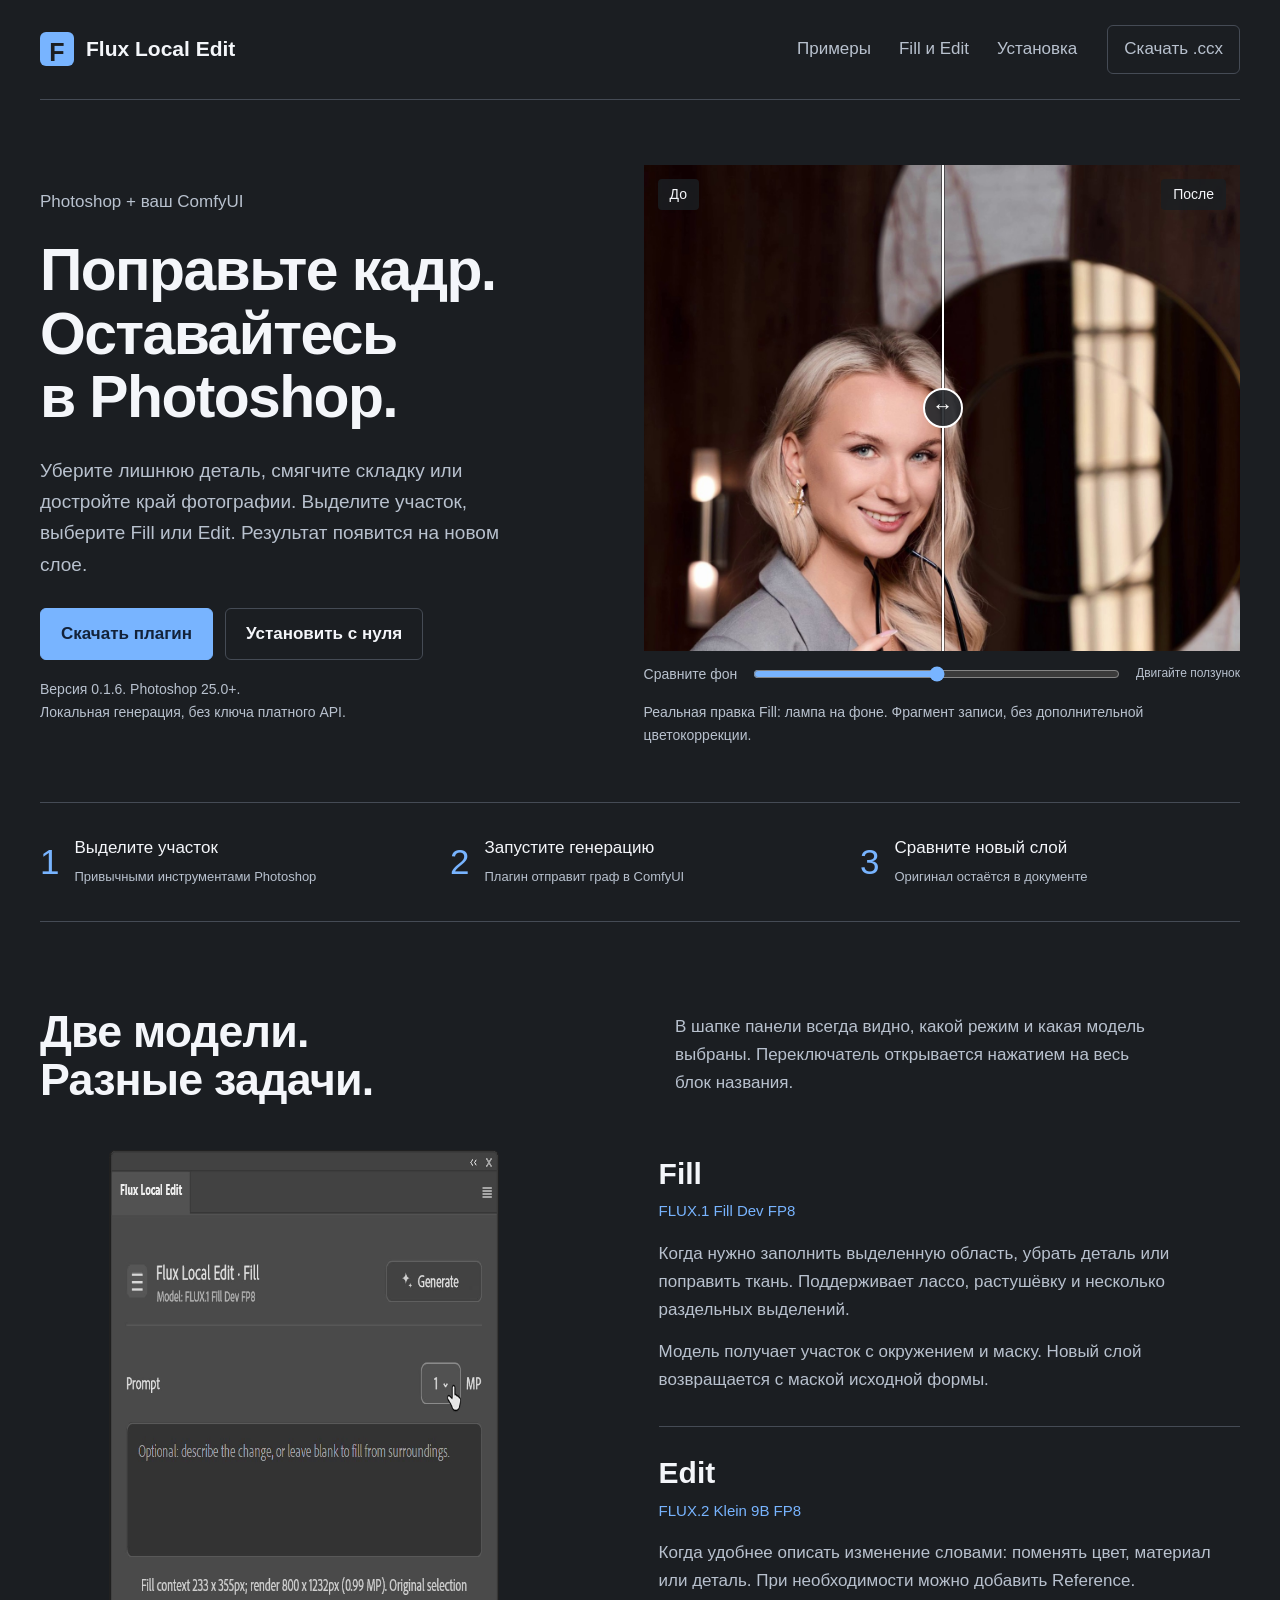
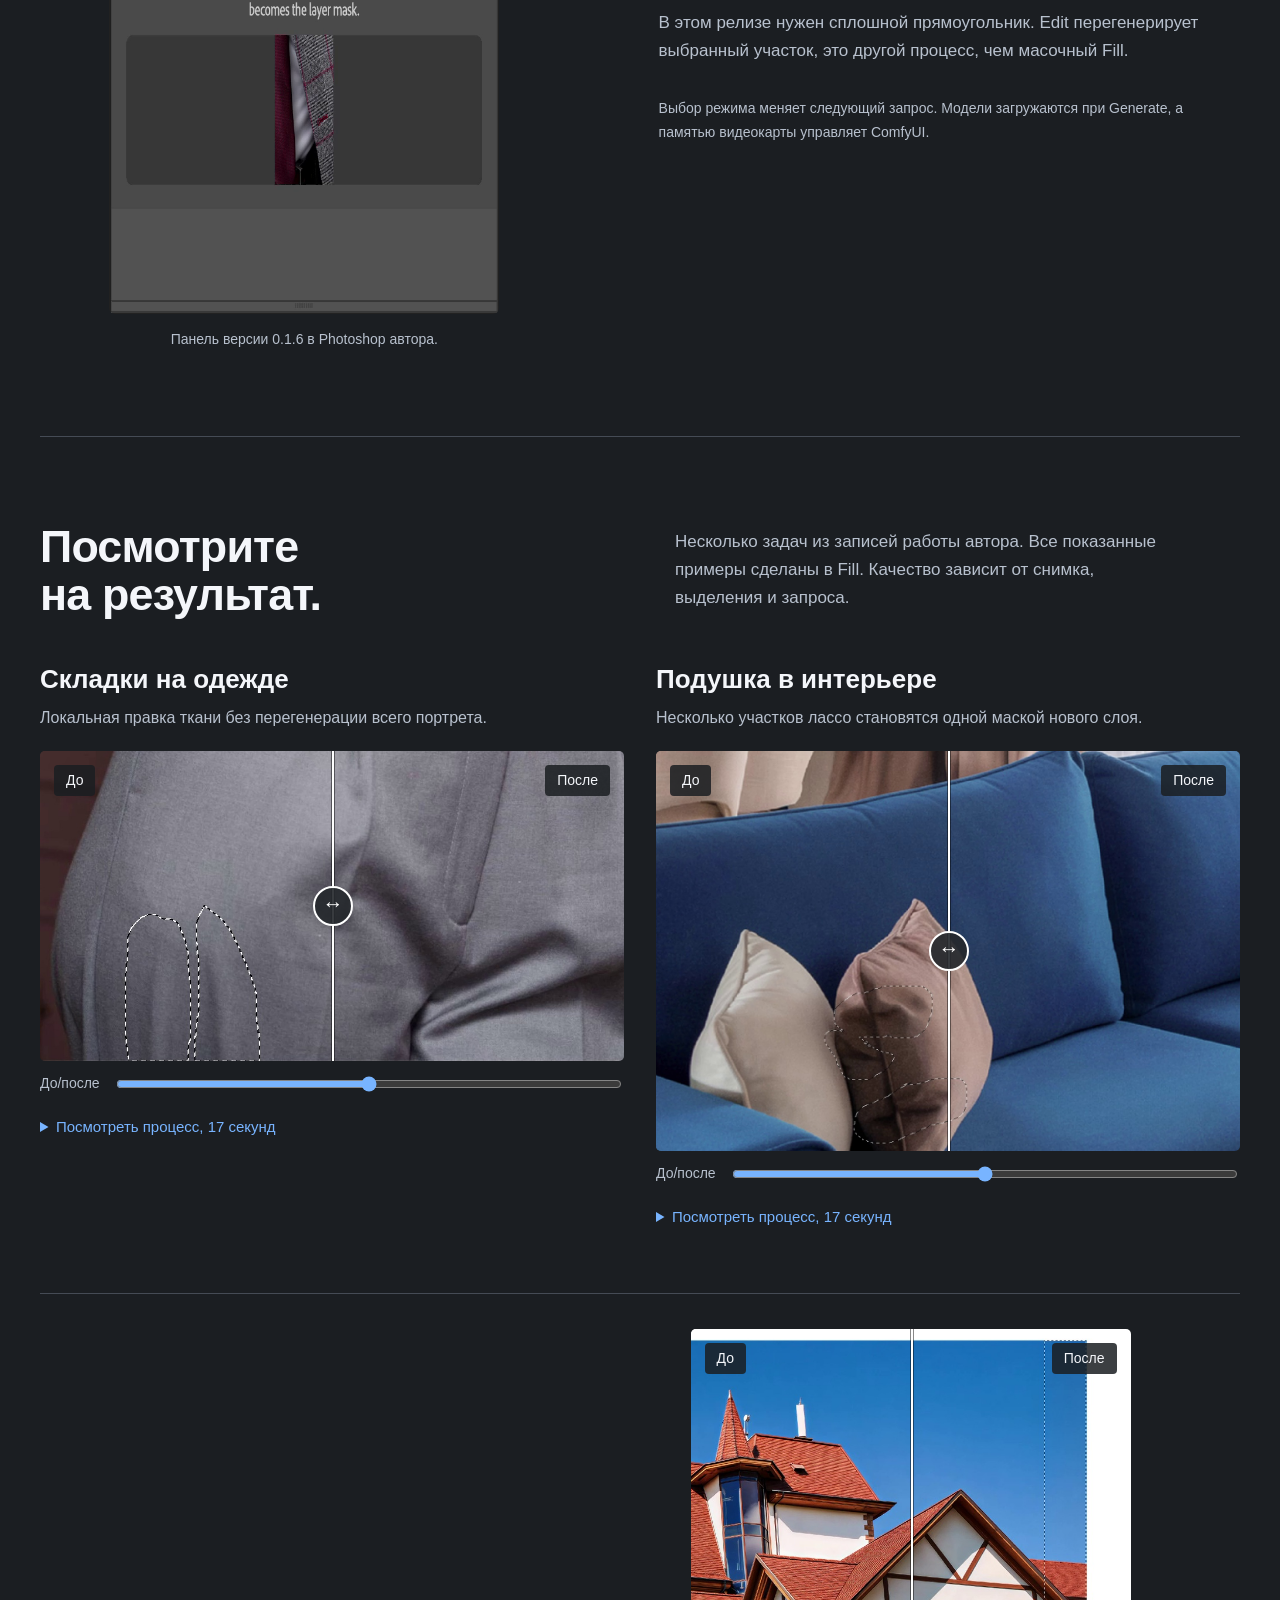
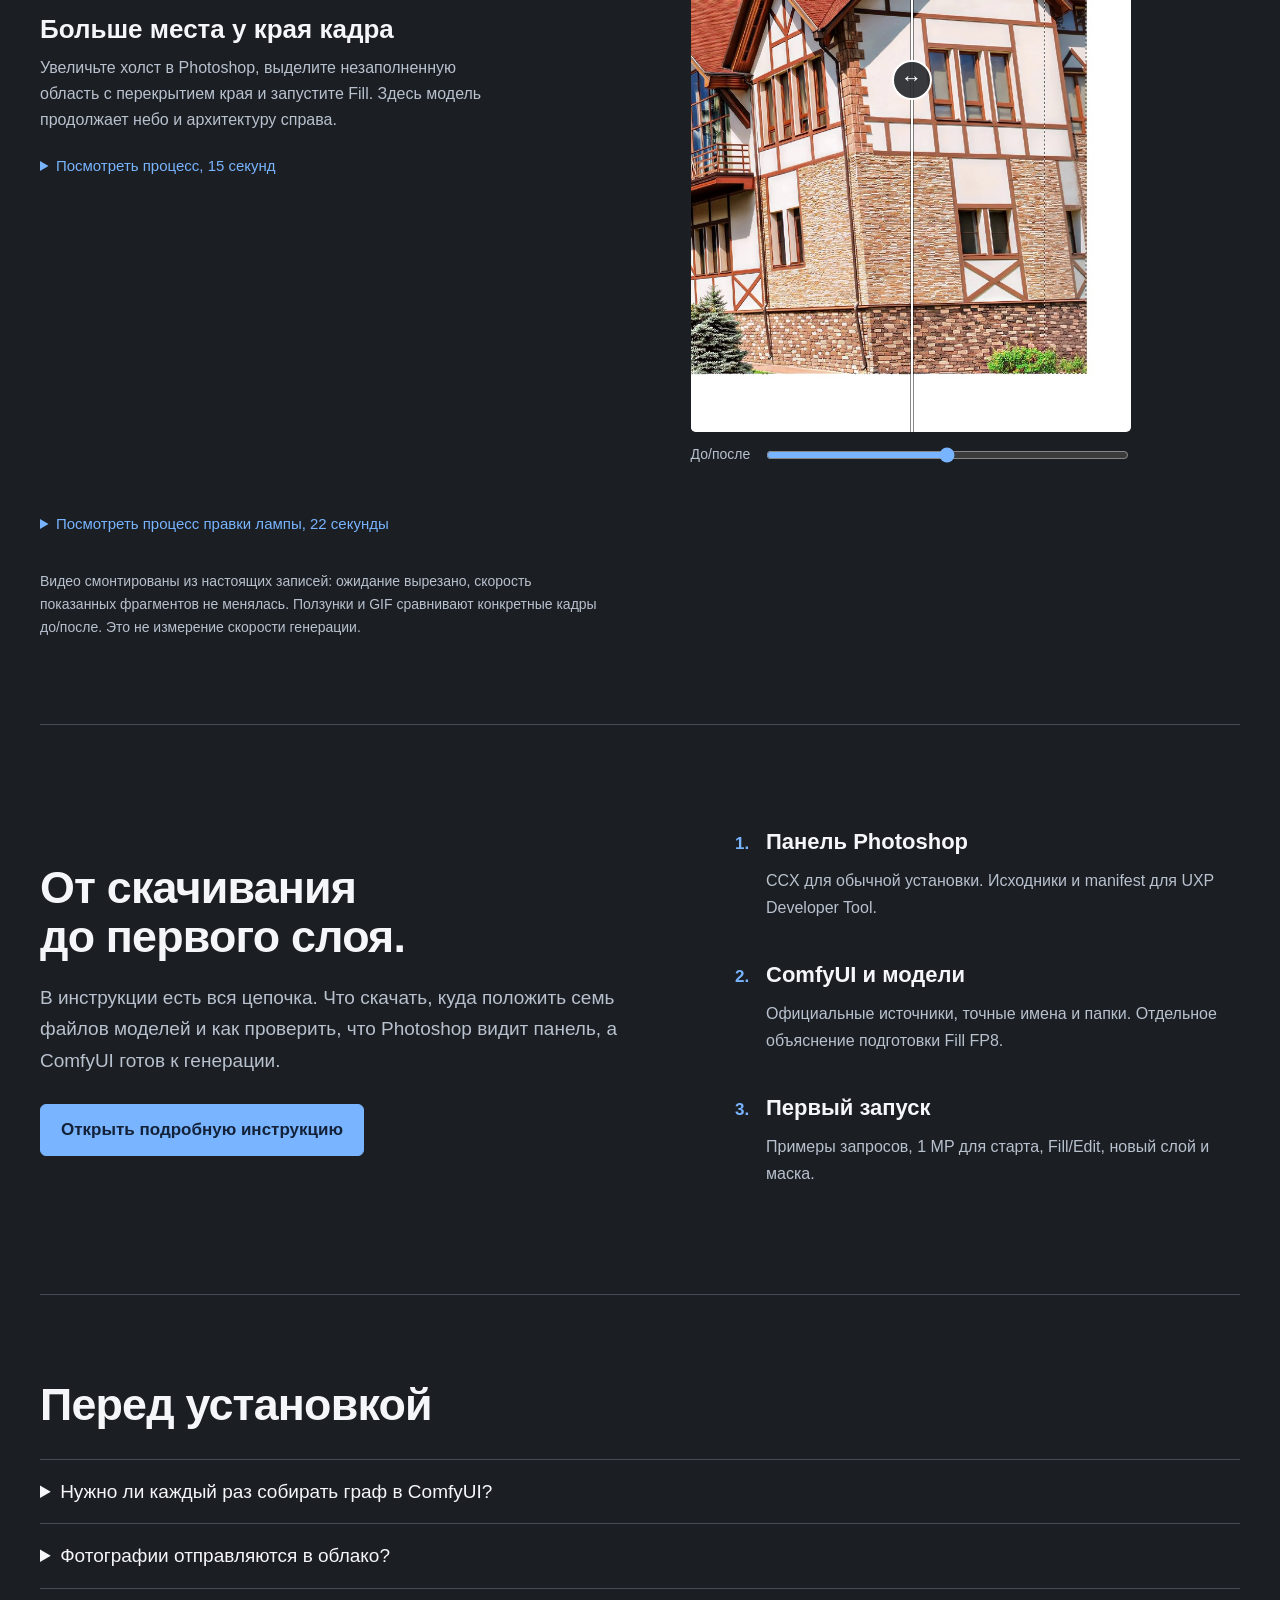
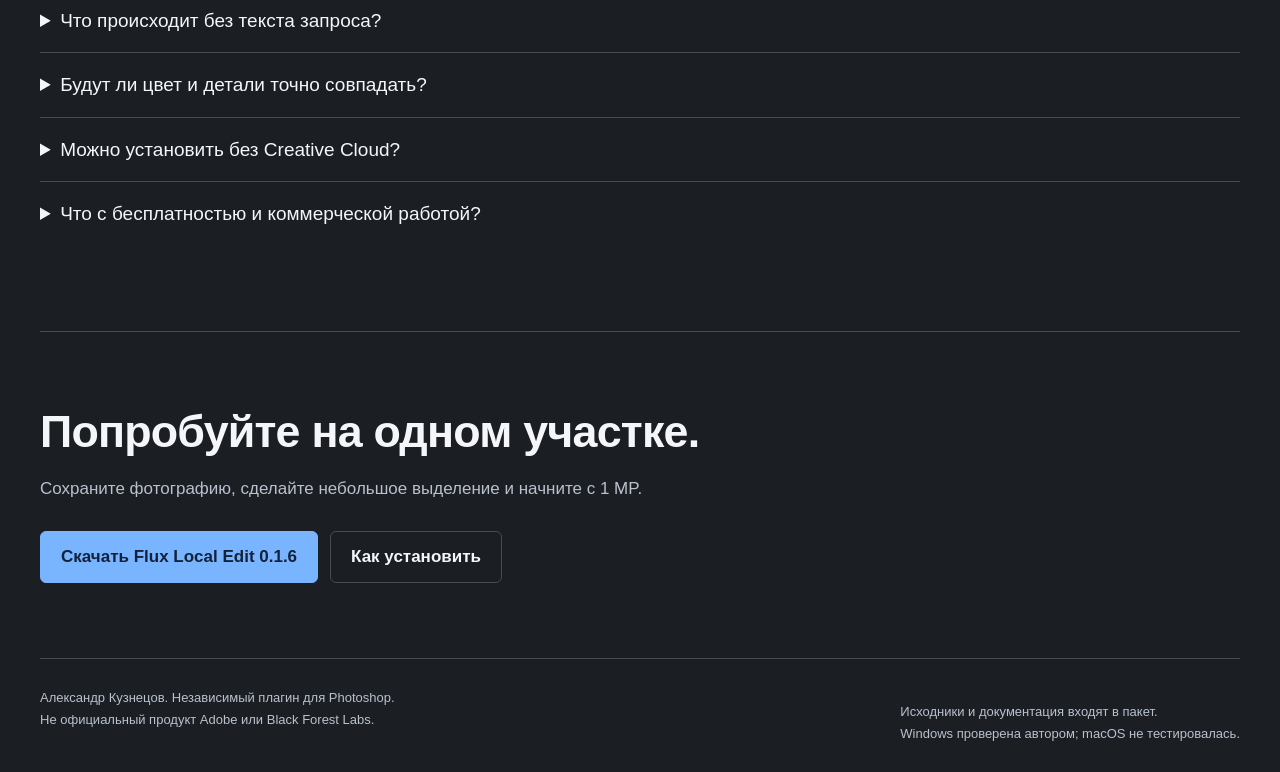
==== docs/index.html @ 0c8c7eef "Publish Flux Local Edit 0.1.6 with CCX, demos and installation guides" ====
<!doctype html>
<html lang="ru">
<head>
  <meta charset="utf-8">
  <meta name="viewport" content="width=device-width, initial-scale=1">
  <title>Flux Local Edit | Локальная ретушь в Photoshop</title>
  <meta name="description" content="Fill и Edit через локальный ComfyUI прямо в Photoshop. Реальные демонстрации, скачивание CCX и подробная установка моделей.">
  <meta property="og:title" content="Flux Local Edit: локальная ретушь в Photoshop">
  <meta property="og:description" content="Выделите участок. Получите результат на новом слое. Fill и Edit в одной панели.">
  <meta property="og:image" content="assets/images/lamps-comparison.jpg">
  <meta name="theme-color" content="#25282d">
  <link rel="stylesheet" href="assets/site.css">
  <script src="assets/site.js" defer></script>
</head>
<body>
  <a class="skip" href="#main">Перейти к содержимому</a>
  <header class="site-header wrap">
    <a class="brand" href="index.html"><span class="brand-mark" aria-hidden="true">F</span>Flux Local Edit</a>
    <nav aria-label="Главная навигация"><a href="#examples">Примеры</a><a href="#modes">Fill и Edit</a><a href="installation.html">Установка</a></nav>
    <a class="small-download" href="../ccx/com.local.photoshop.flux-local-edit_PS.ccx" download>Скачать .ccx</a>
  </header>
  <main id="main">
    <section class="hero wrap">
      <div class="hero-copy">
        <p class="product-line">Photoshop + ваш ComfyUI</p>
        <h1>Поправьте кадр.<br>Оставайтесь<br>в Photoshop.</h1>
        <p class="lead">Уберите лишнюю деталь, смягчите складку или достройте край фотографии. Выделите участок, выберите Fill или Edit. Результат появится на новом слое.</p>
        <div class="cta-row"><a class="button primary" href="../ccx/com.local.photoshop.flux-local-edit_PS.ccx" download>Скачать плагин</a><a class="button" href="installation.html">Установить с нуля</a></div>
        <p class="requirements">Версия 0.1.6. Photoshop 25.0+.<br>Локальная генерация, без ключа платного API.</p>
      </div>
      <figure class="hero-demo">
        <div class="comparison" data-comparison style="--position:50%">
          <img src="assets/images/lamps-after.jpg" alt="Фотография после локальной правки фоновой лампы" width="1400" height="1141" fetchpriority="high">
          <img class="before-layer" src="assets/images/lamps-before.jpg" alt="Тот же кадр до правки" width="1400" height="1141">
          <span class="compare-label before-label">До</span><span class="compare-label after-label">После</span><span class="split-line" aria-hidden="true"></span>
        </div>
        <label class="slider-label">Сравните фон <input type="range" min="0" max="100" value="50" data-slider aria-label="Доля исходного изображения: фон"><span>Двигайте ползунок</span></label>
        <figcaption>Реальная правка Fill: лампа на фоне. Фрагмент записи, без дополнительной цветокоррекции.</figcaption>
      </figure>
    </section>
    <section class="workflow-strip wrap" aria-label="Как работает плагин">
      <div><span class="step-number">1</span><p>Выделите участок<br><small>Привычными инструментами Photoshop</small></p></div>
      <div><span class="step-number">2</span><p>Запустите генерацию<br><small>Плагин отправит граф в ComfyUI</small></p></div>
      <div><span class="step-number">3</span><p>Сравните новый слой<br><small>Оригинал остаётся в документе</small></p></div>
    </section>
    <section id="modes" class="mode-section wrap">
      <div class="section-heading"><h2>Две модели.<br>Разные задачи.</h2><p>В шапке панели всегда видно, какой режим и какая модель выбраны. Переключатель открывается нажатием на весь блок названия.</p></div>
      <div class="mode-layout">
        <figure class="panel-figure"><img src="assets/images/panel.png" alt="Настоящая панель Flux Local Edit в Photoshop: Fill, модель, Prompt, MP, Generate и предпросмотр" width="638" height="764" loading="lazy"><figcaption>Панель версии 0.1.6 в Photoshop автора.</figcaption></figure>
        <div class="mode-descriptions">
          <article><h3>Fill</h3><p class="model-name">FLUX.1 Fill Dev FP8</p><p>Когда нужно заполнить выделенную область, убрать деталь или поправить ткань. Поддерживает лассо, растушёвку и несколько раздельных выделений.</p><p>Модель получает участок с окружением и маску. Новый слой возвращается с маской исходной формы.</p></article>
          <article><h3>Edit</h3><p class="model-name">FLUX.2 Klein 9B FP8</p><p>Когда удобнее описать изменение словами: поменять цвет, материал или деталь. При необходимости можно добавить Reference.</p><p>В этом релизе нужен сплошной прямоугольник. Edit перегенерирует выбранный участок, это другой процесс, чем масочный Fill.</p></article>
          <p class="quiet-note">Выбор режима меняет следующий запрос. Модели загружаются при Generate, а памятью видеокарты управляет ComfyUI.</p>
        </div>
      </div>
    </section>
    <section id="examples" class="examples wrap">
      <div class="section-heading"><h2>Посмотрите<br>на результат.</h2><p>Несколько задач из записей работы автора. Все показанные примеры сделаны в Fill. Качество зависит от снимка, выделения и запроса.</p></div>
      <div class="example-grid">
        <article class="example"><h3>Складки на одежде</h3><p>Локальная правка ткани без перегенерации всего портрета.</p><div class="comparison" data-comparison style="--position:50%"><img src="assets/images/trousers-after.jpg" alt="Ткань брюк после Fill" loading="lazy"><img class="before-layer" src="assets/images/trousers-before.jpg" alt="Складки на брюках до Fill" loading="lazy"><span class="compare-label before-label">До</span><span class="compare-label after-label">После</span><span class="split-line" aria-hidden="true"></span></div><label class="slider-label">До/после<input type="range" min="0" max="100" value="50" data-slider aria-label="Сравнение складок на одежде"></label><details class="video-details"><summary>Посмотреть процесс, 17 секунд</summary><video controls playsinline preload="none" poster="assets/images/trousers-comparison.jpg" aria-label="Работа Fill со складками на брюках"><source src="assets/demos/trousers.mp4" type="video/mp4"></video></details></article>
        <article class="example"><h3>Подушка в интерьере</h3><p>Несколько участков лассо становятся одной маской нового слоя.</p><div class="comparison" data-comparison style="--position:50%"><img src="assets/images/pillow-after.jpg" alt="Подушка после локальной правки" loading="lazy"><img class="before-layer" src="assets/images/pillow-before.jpg" alt="Подушка до правки" loading="lazy"><span class="compare-label before-label">До</span><span class="compare-label after-label">После</span><span class="split-line" aria-hidden="true"></span></div><label class="slider-label">До/после<input type="range" min="0" max="100" value="50" data-slider aria-label="Сравнение подушки"></label><details class="video-details"><summary>Посмотреть процесс, 17 секунд</summary><video controls playsinline preload="none" poster="assets/images/pillow-comparison.jpg" aria-label="Правка подушки через Fill"><source src="assets/demos/pillow.mp4" type="video/mp4"></video></details></article>
        <article class="example example-wide"><div><h3>Больше места у края кадра</h3><p>Увеличьте холст в Photoshop, выделите незаполненную область с перекрытием края и запустите Fill. Здесь модель продолжает небо и архитектуру справа.</p><details class="video-details"><summary>Посмотреть процесс, 15 секунд</summary><video controls playsinline preload="none" poster="assets/images/outpaint-comparison.jpg" aria-label="Расширение края фотографии"><source src="assets/demos/outpaint.mp4" type="video/mp4"></video></details></div><div><div class="comparison" data-comparison style="--position:50%"><img src="assets/images/outpaint-after.jpg" alt="Край фотографии достроен с помощью Fill" loading="lazy"><img class="before-layer" src="assets/images/outpaint-before.jpg" alt="Незаполненная полоса справа от исходного кадра" loading="lazy"><span class="compare-label before-label">До</span><span class="compare-label after-label">После</span><span class="split-line" aria-hidden="true"></span></div><label class="slider-label">До/после<input type="range" min="0" max="100" value="50" data-slider aria-label="Сравнение достроенного края"></label></div></article>
      </div>
      <details class="video-details lamp-process"><summary>Посмотреть процесс правки лампы, 22 секунды</summary><video controls playsinline preload="none" poster="assets/images/lamps-comparison.jpg" aria-label="Удаление фоновой лампы в Photoshop"><source src="assets/demos/lamps.mp4" type="video/mp4"></video></details>
      <p class="quiet-note">Видео смонтированы из настоящих записей: ожидание вырезано, скорость показанных фрагментов не менялась. Ползунки и GIF сравнивают конкретные кадры до/после. Это не измерение скорости генерации.</p>
    </section>
    <section class="install-section wrap">
      <div><h2>От скачивания<br>до первого слоя.</h2><p class="lead">В инструкции есть вся цепочка. Что скачать, куда положить семь файлов моделей и как проверить, что Photoshop видит панель, а ComfyUI готов к генерации.</p><a class="button primary" href="installation.html">Открыть подробную инструкцию</a></div>
      <ol class="install-steps"><li><strong>Панель Photoshop</strong><p>CCX для обычной установки. Исходники и manifest для UXP Developer Tool.</p></li><li><strong>ComfyUI и модели</strong><p>Официальные источники, точные имена и папки. Отдельное объяснение подготовки Fill FP8.</p></li><li><strong>Первый запуск</strong><p>Примеры запросов, 1 MP для старта, Fill/Edit, новый слой и маска.</p></li></ol>
    </section>
    <section class="faq wrap">
      <h2>Перед установкой</h2>
      <details><summary>Нужно ли каждый раз собирать граф в ComfyUI?</summary><p>Нет. Плагин отправляет свой граф автоматически. Запустите ComfyUI на 127.0.0.1:8188 и установите модели. Комплектный шаблон пригодится, если хотите проверить Edit отдельно в ComfyUI.</p></details>
      <details><summary>Фотографии отправляются в облако?</summary><p>При указанном localhost-адресе они обрабатываются вашим ComfyUI на компьютере. Учтите, что ComfyUI сохраняет входные файлы и результаты на диске. Сторонние расширения и права на фотографии вы контролируете самостоятельно.</p></details>
      <details><summary>Что происходит без текста запроса?</summary><p>Fill достраивает содержимое по окружению. Это не гарантированное удаление: модель иногда добавляет лишнее. Напишите, что должно остаться в выделенной области, если нужна более управляемая правка.</p></details>
      <details><summary>Будут ли цвет и детали точно совпадать?</summary><p>Не всегда. Возможны сдвиг цвета, швы и изменения геометрии. Иногда помогают другой запрос, повторная генерация, маска, кривые или уровни. Это вспомогательный инструмент ретуши, не обещание идеального результата.</p></details>
      <details><summary>Можно установить без Creative Cloud?</summary><p>У автора панель нативно установлена в конкретный portable Photoshop 27.8. Для его лаунчера есть <a href="portable.html">отдельная инструкция</a>. Для других сборок этот способ не гарантируется. UXP Developer Tool можно использовать, если он уже доступен.</p></details>
      <details><summary>Что с бесплатностью и коммерческой работой?</summary><p>Панель доступна для скачивания и не требует платного API. Лицензии Photoshop и моделей действуют отдельно. У Fill Dev и Klein 9B есть ограничения использования весов; условия результатов описаны отдельно. Проверьте <a href="https://huggingface.co/black-forest-labs/FLUX.1-Fill-dev/blob/main/LICENSE.md">Fill</a>, <a href="https://huggingface.co/black-forest-labs/FLUX.2-klein-9b-fp8/blob/main/LICENSE.md">Klein 9B</a> и <a href="https://bfl.ai/licensing">BFL Licensing</a> перед коммерческим применением.</p></details>
    </section>
    <section class="closing wrap"><h2>Попробуйте на одном участке.</h2><p>Сохраните фотографию, сделайте небольшое выделение и начните с 1 MP.</p><div class="cta-row"><a class="button primary" href="../ccx/com.local.photoshop.flux-local-edit_PS.ccx" download>Скачать Flux Local Edit 0.1.6</a><a class="button" href="installation.html">Как установить</a></div></section>
  </main>
  <footer class="wrap"><p>Александр Кузнецов. Независимый плагин для Photoshop.<br>Не официальный продукт Adobe или Black Forest Labs.</p><p>Исходники и документация входят в пакет.<br>Windows проверена автором; macOS не тестировалась.</p></footer>
</body>
</html>
---- docs/assets/site.css ----
:root{color-scheme:dark;--bg:#1b1e22;--surface:#25282d;--text:#f4f6fa;--muted:#b8c1ce;--accent:#78b4ff;--line:#454b55;--position:50%}
*{box-sizing:border-box}html{scroll-behavior:smooth;scroll-padding-top:30px}body{margin:0;background:var(--bg);color:var(--text);font:17px/1.65 "Segoe UI",sans-serif}a{color:var(--accent);text-underline-offset:4px}button,input{font:inherit}img,video{display:block;max-width:100%}button,a,input,summary{-webkit-tap-highlight-color:transparent}:focus-visible{outline:3px solid var(--accent);outline-offset:5px}h1,h2,h3,p,figure{margin:0}h1,h2,h3{font-family:Bahnschrift,"Segoe UI",sans-serif;font-weight:600;line-height:1.08}h1{font-size:clamp(42px,4.6vw,68px);letter-spacing:-1.6px}h2{font-size:clamp(34px,3.5vw,48px);letter-spacing:-.8px}h3{font-size:30px}p{max-width:72ch}p+p{margin-top:14px}.wrap{width:min(1300px,calc(100% - 80px));margin-inline:auto}.skip{position:absolute;left:10px;top:-90px;padding:12px;background:var(--surface);z-index:5}.skip:focus{top:10px}.site-header{min-height:100px;display:flex;align-items:center;gap:30px;border-bottom:1px solid var(--line)}.brand{display:flex;align-items:center;gap:12px;color:var(--text);font-weight:650;font-size:21px;text-decoration:none;white-space:nowrap}.brand-mark{display:grid;place-items:center;width:34px;height:34px;background:var(--accent);color:var(--bg);border-radius:6px;font-family:Bahnschrift,sans-serif;font-size:25px}.site-header nav{display:flex;gap:28px;margin-left:auto}.site-header nav a,.small-download{color:var(--muted);text-decoration:none}.site-header nav a:hover,.small-download:hover{color:var(--text)}.small-download{padding:9px 16px;border:1px solid var(--line);border-radius:6px}.hero{display:grid;grid-template-columns:.95fr 1.05fr;gap:64px;align-items:center;padding-block:65px 55px}.product-line{color:var(--muted);margin-bottom:22px;font-size:17px}.lead{color:var(--muted);font-size:19px;line-height:1.65}.hero .lead{margin-top:26px;max-width:44ch}.cta-row{display:flex;flex-wrap:wrap;gap:12px;margin-top:28px}.button{display:inline-flex;align-items:center;justify-content:center;min-height:48px;padding:11px 20px;border:1px solid var(--line);border-radius:6px;color:var(--text);font-weight:600;text-decoration:none}.button:hover{background:#343a43}.button.primary{background:var(--accent);color:#132239;border-color:var(--accent)}.button.primary:hover{background:#a5ceff}.requirements{font-size:14px;color:var(--muted);margin-top:18px}.comparison{position:relative;overflow:hidden;background:var(--surface);isolation:isolate}.comparison>img:first-child{width:100%;height:auto}.comparison .before-layer{position:absolute;inset:0;width:100%;height:100%;object-fit:fill;clip-path:inset(0 calc(100% - var(--position)) 0 0)}.split-line{position:absolute;top:0;bottom:0;left:var(--position);width:2px;background:#fff;box-shadow:0 0 0 1px #0007;pointer-events:none}.split-line:after{content:"↔";position:absolute;top:50%;left:50%;transform:translate(-50%,-50%);border:2px solid #fff;border-radius:50%;background:#25282de8;width:36px;height:36px;text-align:center;line-height:31px;color:white;font-size:21px}.compare-label{position:absolute;top:14px;background:#1b1e22d9;padding:4px 12px;border-radius:4px;font-size:14px;pointer-events:none}.before-label{left:14px}.after-label{right:14px}.slider-label{display:flex;align-items:center;gap:14px;font-size:14px;color:var(--muted);min-height:46px}.slider-label input{flex:1;min-width:70px;accent-color:var(--accent);cursor:ew-resize;min-height:28px}.slider-label span{font-size:12px}figcaption,.quiet-note{color:var(--muted);font-size:14px;line-height:1.65}.hero-demo figcaption{margin-top:4px}.workflow-strip{display:grid;grid-template-columns:repeat(3,1fr);gap:30px;padding-block:30px;border-top:1px solid var(--line);border-bottom:1px solid var(--line)}.workflow-strip>div{display:flex;gap:15px;align-items:center}.step-number{color:var(--accent);font-size:35px;font-family:Bahnschrift,sans-serif}.workflow-strip small{color:var(--muted);font-size:13px}.section-heading{display:grid;grid-template-columns:1fr 1fr;gap:70px;align-items:center;margin-bottom:46px}.section-heading>p{color:var(--muted);max-width:52ch}.mode-section,.examples,.install-section,.faq{padding-block:85px;border-bottom:1px solid var(--line)}.mode-layout{display:grid;grid-template-columns:1fr 1.1fr;gap:90px;align-items:start}.panel-figure img{width:390px;max-width:100%;margin:auto;border-radius:6px}.panel-figure figcaption{text-align:center;margin-top:14px}.mode-descriptions article{padding-block:8px 32px}.mode-descriptions article+article{border-top:1px solid var(--line);padding-top:30px}.mode-descriptions article p:not(.model-name){color:var(--muted)}.model-name{font-size:15px;color:var(--accent);margin-top:9px;margin-bottom:16px}.example-grid{display:grid;grid-template-columns:1fr 1fr;gap:50px 32px}.example h3{font-size:26px;margin-bottom:12px}.example p{font-size:16px;color:var(--muted);margin-bottom:20px}.example .comparison{border-radius:5px}.example-wide{grid-column:1/-1;display:grid;grid-template-columns:.7fr 1fr;gap:80px;align-items:center;padding-top:35px;border-top:1px solid var(--line)}.example-wide .comparison{max-width:440px;margin-inline:auto}.example-wide .slider-label{max-width:440px;margin-inline:auto}.video-details{margin-top:8px}.video-details summary{color:var(--accent);font-size:15px;cursor:pointer;min-height:38px}.video-details video{width:100%;margin-top:12px;border-radius:5px;background:var(--surface)}.lamp-process{margin-top:34px;max-width:850px}.examples>.quiet-note{margin-top:20px}.install-section{display:grid;grid-template-columns:1fr .85fr;gap:90px;align-items:center}.install-section .lead{margin-block:22px 28px}.install-steps{padding-left:24px;margin:0}.install-steps li{padding:14px 0 22px 12px}.install-steps li::marker{color:var(--accent);font-weight:600}.install-steps strong{font-size:22px;font-weight:600}.install-steps p{margin-top:8px;color:var(--muted);font-size:16px}.faq>h2{margin-bottom:30px}.faq>details{border-top:1px solid var(--line);padding:18px 0}.faq>details>summary{cursor:pointer;font-size:19px;line-height:1.45;padding-right:14px}.faq>details>p{color:var(--muted);margin-top:14px;padding-left:20px}.closing{padding-block:75px}.closing>p{margin-top:20px;color:var(--muted)}footer{border-top:1px solid var(--line);padding-block:28px;display:flex;justify-content:space-between;gap:40px;color:var(--muted);font-size:13px}.guide-header{margin-bottom:42px}.guide-layout{display:grid;grid-template-columns:220px minmax(0,1fr);gap:55px;padding-bottom:60px}.guide-toc{position:sticky;top:24px;align-self:start;font-size:14px}.guide-toc a{display:block;padding:7px 0;text-decoration:none}.guide-toc strong{display:block;margin-bottom:12px}.guide-content{min-width:0;max-width:920px}.guide-content h1{font-size:48px;margin-bottom:25px}.guide-content h2{font-size:32px;margin-top:50px;margin-bottom:20px;padding-top:12px;border-top:1px solid var(--line)}.guide-content h3{font-size:24px;margin-top:30px;margin-bottom:14px}.guide-content p,.guide-content li{color:var(--muted)}.guide-content strong{color:var(--text)}.guide-content p{margin-top:16px}.guide-content li{padding-bottom:8px}.guide-content pre{max-width:100%;overflow:auto;background:var(--surface);padding:22px;border:1px solid var(--line);border-radius:6px;font-size:14px;line-height:1.6}.guide-content :not(pre)>code{overflow-wrap:anywhere;font-size:.88em;padding:2px 5px;background:var(--surface);color:var(--text)}.table-scroll{overflow-x:auto;margin-top:22px}.guide-content table{width:100%;border-collapse:collapse;font-size:14px;min-width:650px}.guide-content th{text-align:left;background:var(--surface)}.guide-content th,.guide-content td{padding:12px;border-bottom:1px solid var(--line);vertical-align:top;min-width:150px;overflow-wrap:anywhere}.guide-content td{color:var(--muted)}.print-button{background:var(--surface);color:var(--text);cursor:pointer;margin-top:20px}.guide-content a[id]{display:block;scroll-margin-top:30px}.guide-content img{max-height:600px;object-fit:contain}.no-js-note{padding:12px;background:var(--surface)}
@media(max-width:1000px){.wrap{width:calc(100% - 48px)}.hero{gap:30px}.hero h1{font-size:49px}.site-header{gap:20px}.site-header nav{gap:18px}.small-download{display:none}.mode-layout{gap:40px}.install-section{gap:40px}.example-wide{gap:35px}.guide-layout{grid-template-columns:180px minmax(0,1fr);gap:25px}}
@media(max-width:700px){.wrap{width:calc(100% - 32px)}.site-header{align-items:flex-start;flex-wrap:wrap;padding-block:20px;gap:15px;min-height:0}.brand{font-size:20px}.site-header nav{margin-left:0;width:100%;justify-content:space-between;gap:14px;font-size:15px}.hero{grid-template-columns:1fr;padding-block:38px 32px;gap:30px}.hero h1{font-size:48px;letter-spacing:-1px}.hero .lead{font-size:18px;max-width:100%}.hero-demo{margin:0}.workflow-strip{grid-template-columns:1fr;gap:20px;padding-block:24px}.section-heading{grid-template-columns:1fr;gap:20px;margin-bottom:30px}.mode-section,.examples,.install-section,.faq{padding-block:48px}.mode-layout{grid-template-columns:1fr;gap:28px}.panel-figure img{width:340px}.example-grid{grid-template-columns:1fr;gap:35px}.example-wide{grid-column:auto;grid-template-columns:1fr;gap:20px}.example-wide .comparison{max-width:100%}.install-section{grid-template-columns:1fr;gap:20px}.slider-label span{display:none}.install-steps{margin-top:6px}.guide-layout{grid-template-columns:1fr;gap:30px}.guide-toc{position:static;padding-bottom:20px;border-bottom:1px solid var(--line)}.guide-toc a{display:inline-block;margin-right:18px}.guide-content h1{font-size:37px}.guide-content h2{font-size:27px}.guide-content pre{padding:15px;font-size:12px}.closing{padding-block:48px}footer{flex-direction:column;gap:14px}.faq>details>summary{font-size:17px}}
.comparison{cursor:ew-resize;touch-action:pan-y pinch-zoom;user-select:none;-webkit-user-select:none}
.comparison img{-webkit-user-drag:none;pointer-events:none}
.comparison:hover .split-line:after,.comparison.is-dragging .split-line:after{background:#31465fe8;border-color:var(--accent)}
@media(prefers-reduced-motion:reduce){html{scroll-behavior:auto}}
@media print{html{color-scheme:light}body{background:#fff;color:#000;font-size:11pt}.site-header,.guide-toc,.print-button,.skip{display:none}.wrap{width:100%;margin:0}.guide-layout{display:block;padding:0}.guide-content{max-width:none}.guide-content h1{font-size:28pt}.guide-content h2{font-size:20pt;border-color:#ccc;break-after:avoid}.guide-content h3{break-after:avoid}.guide-content p,.guide-content li,.guide-content td{color:#222}.guide-content strong{color:#000}.guide-content pre,.guide-content :not(pre)>code{background:#f3f3f3;color:#111;border-color:#ccc;white-space:pre-wrap;overflow-wrap:anywhere}.guide-content table{min-width:0;font-size:9pt}.guide-content th{background:#eee}.guide-content td,.guide-content th{min-width:0;border-color:#ccc}.table-scroll{overflow:visible}a{color:#163d71}.guide-content a[id]{height:0}footer{color:#333;border-color:#ccc}}
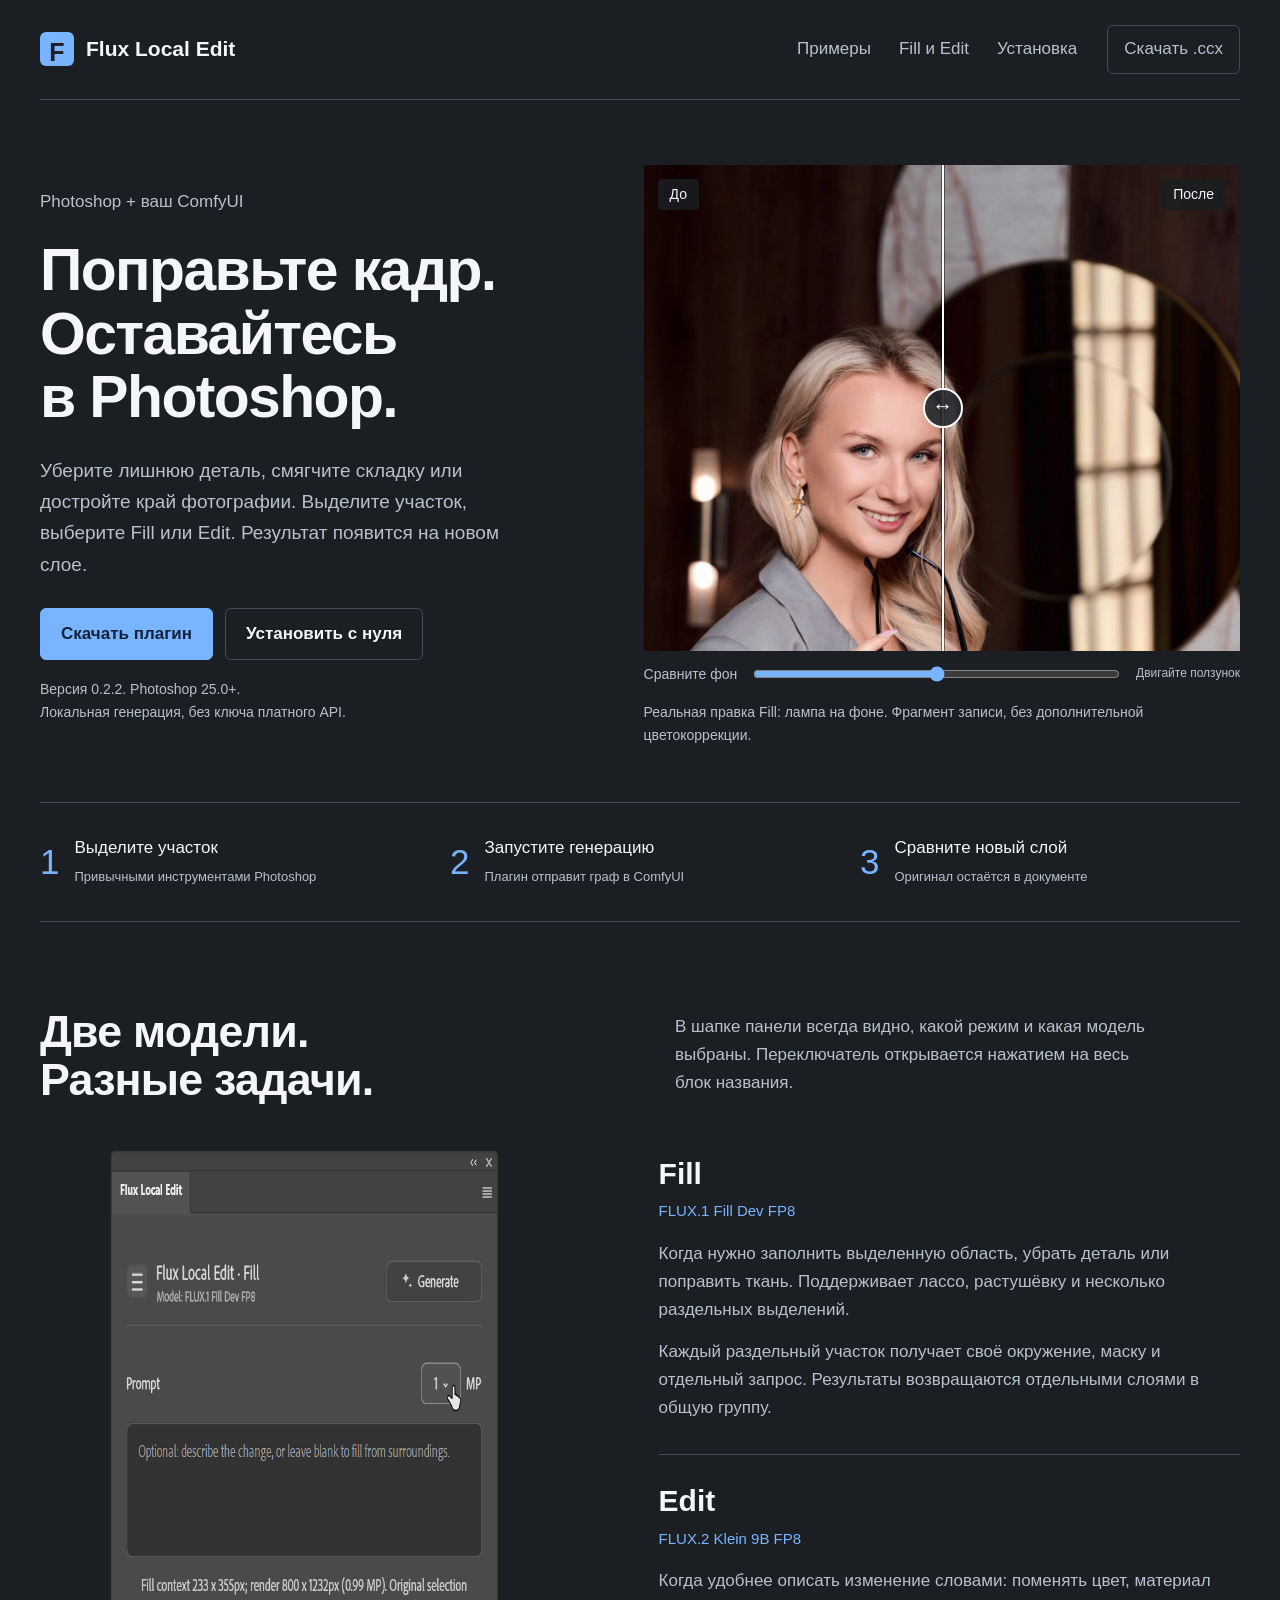
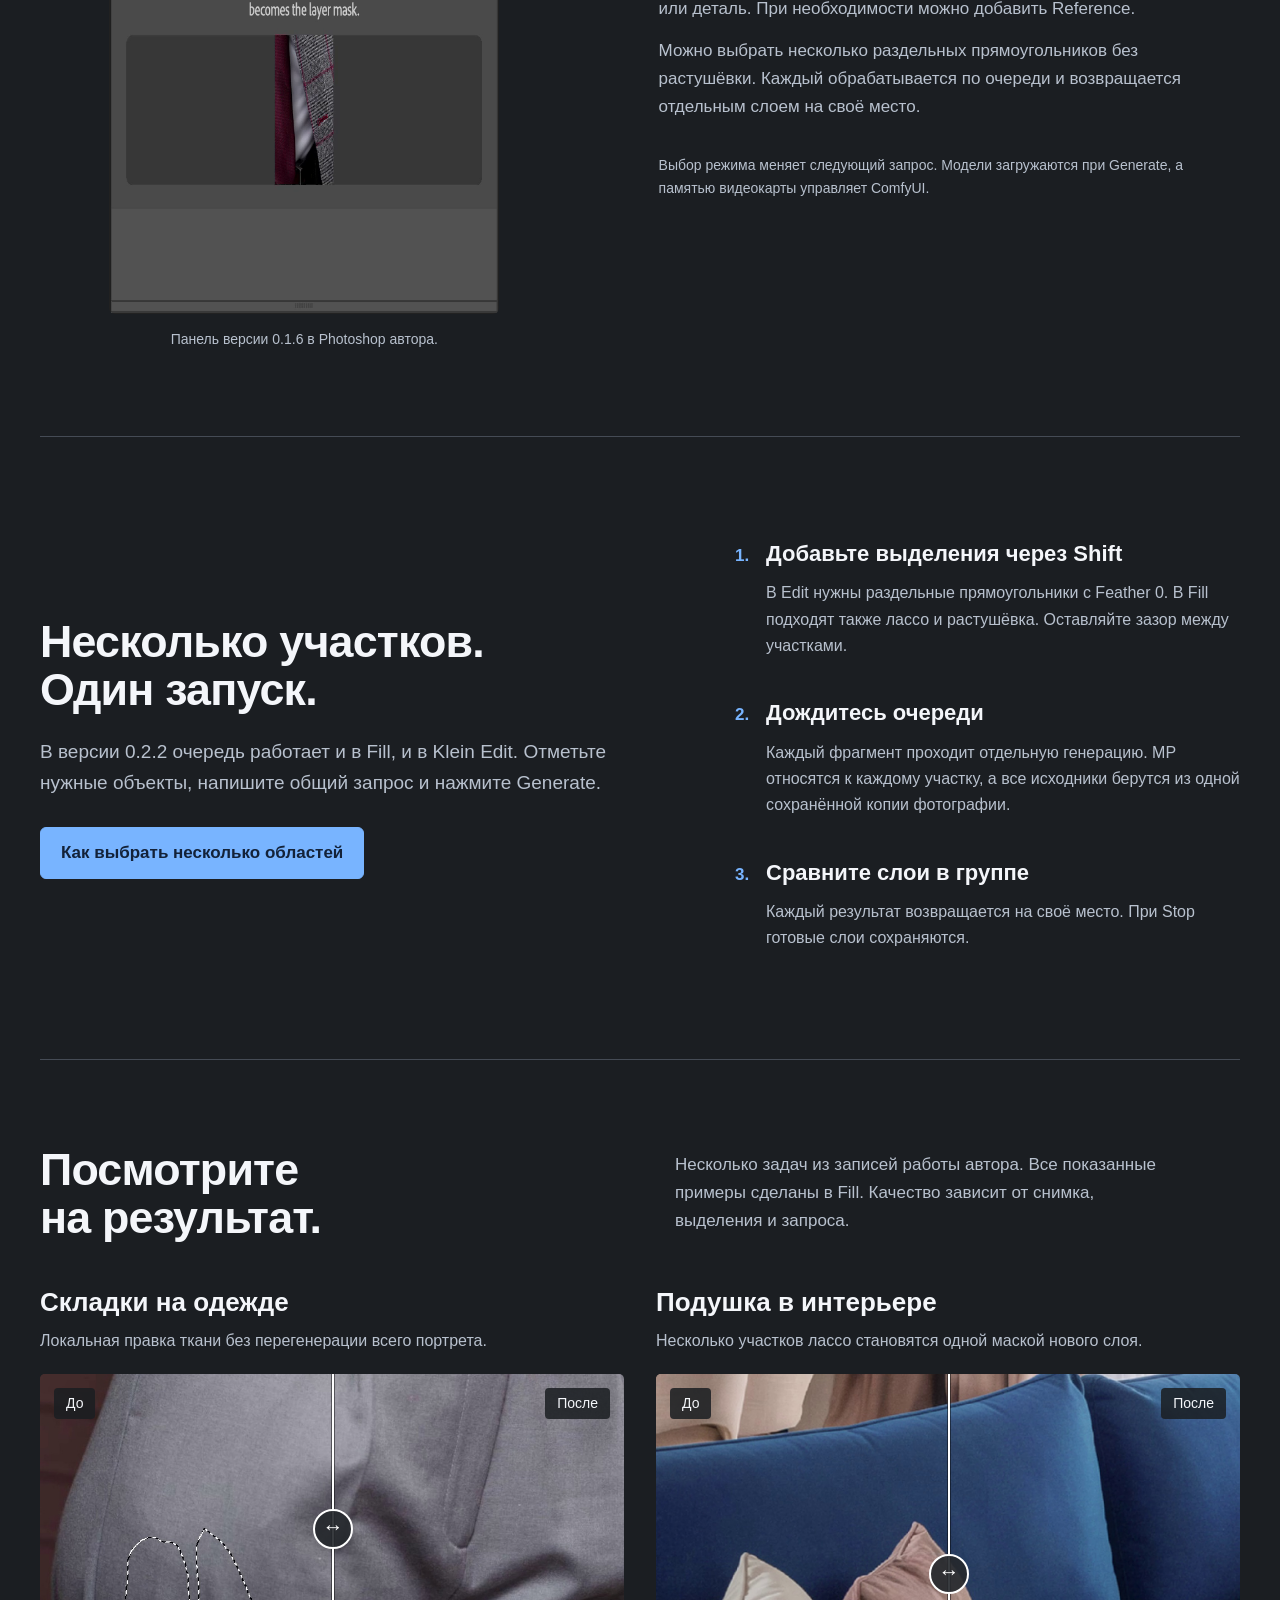
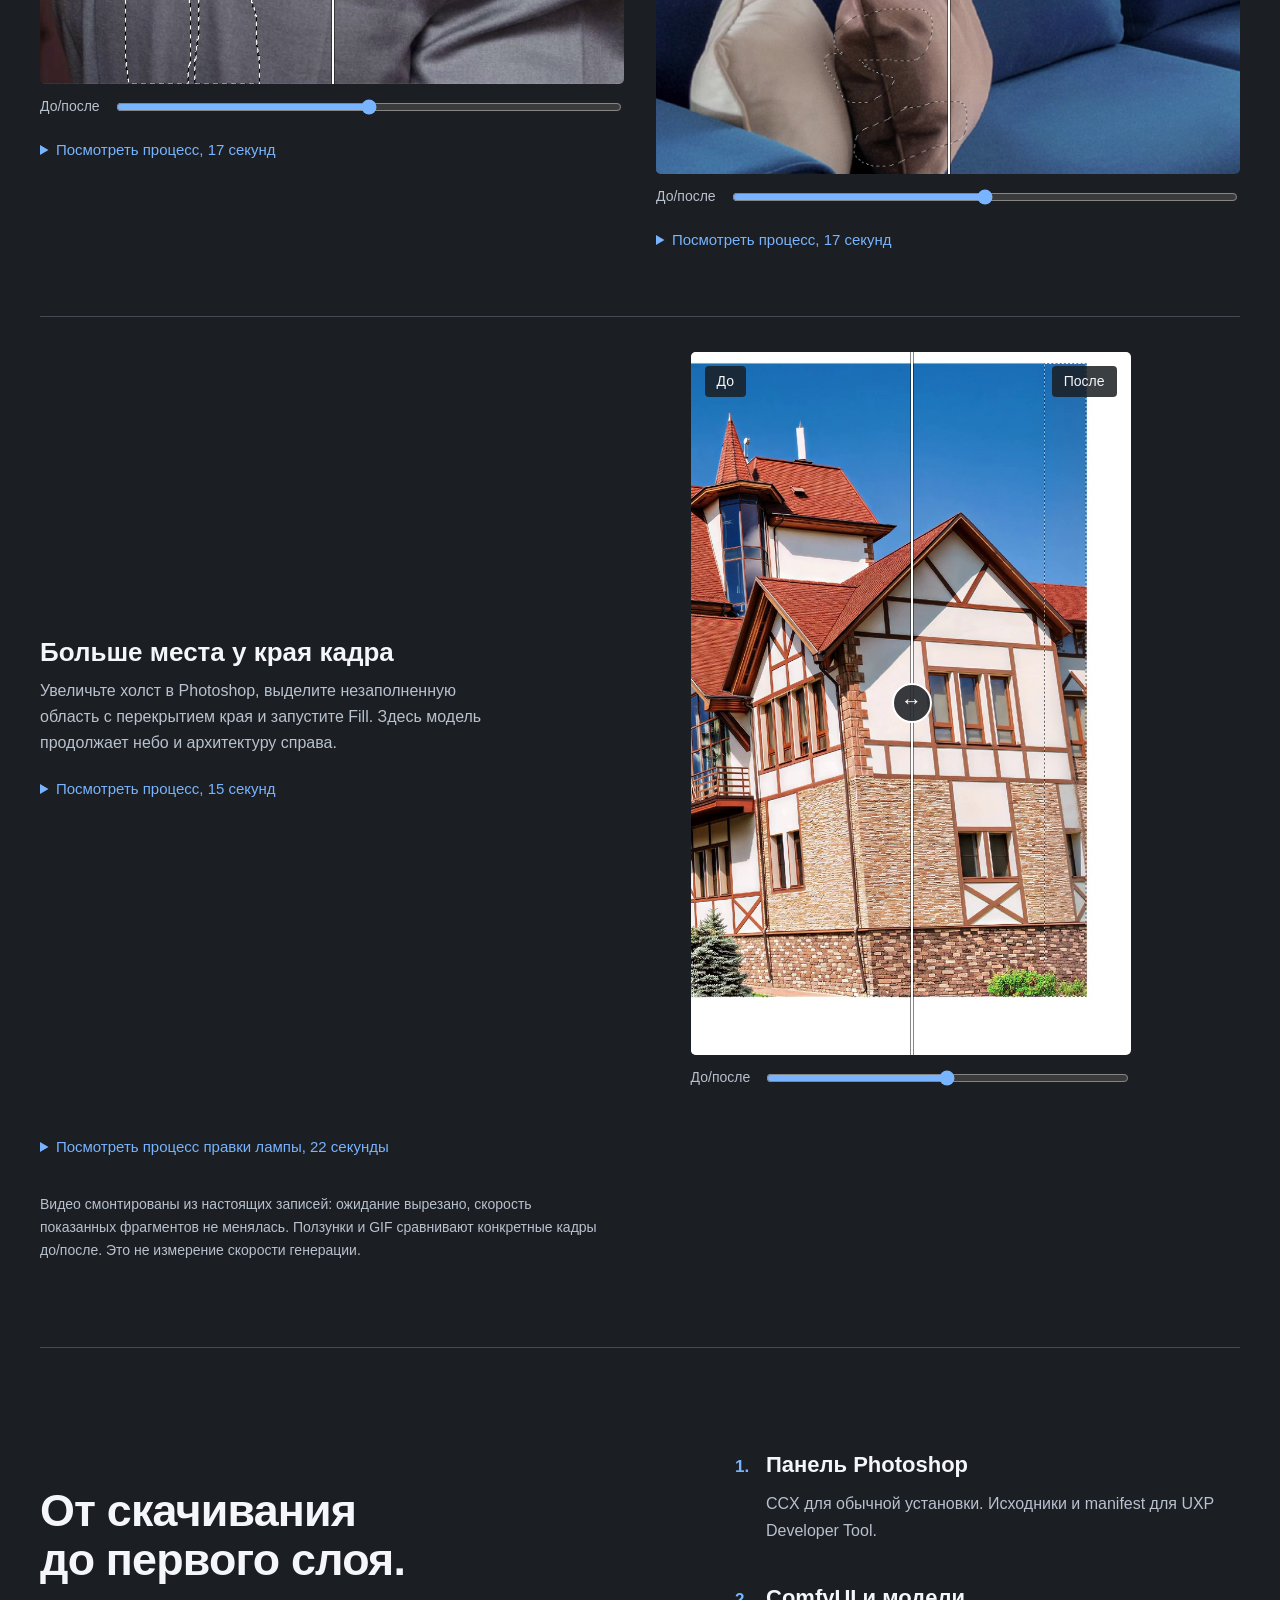
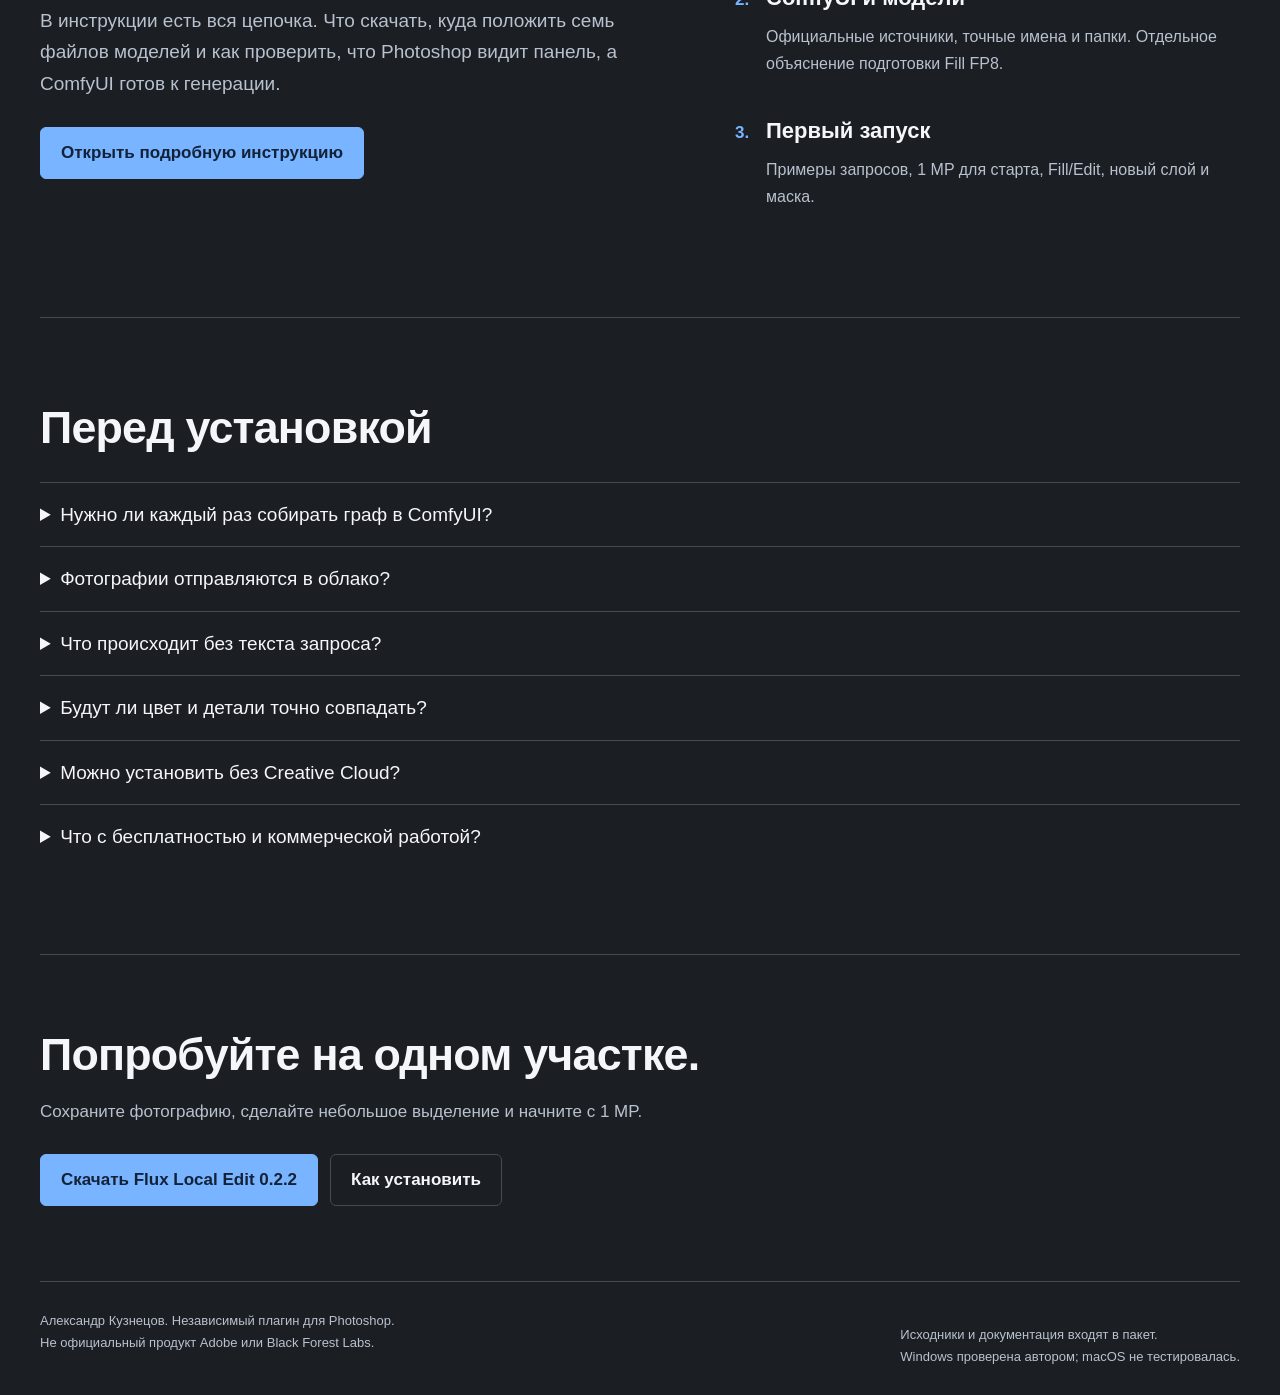
==== commit 96c1d7db: "Release Flux Local Edit 0.2.2: sequential regions in Edit and Fill" ====
--- a/docs/index.html
+++ b/docs/index.html
@@ -6,7 +6,7 @@
   <title>Flux Local Edit | Локальная ретушь в Photoshop</title>
   <meta name="description" content="Fill и Edit через локальный ComfyUI прямо в Photoshop. Реальные демонстрации, скачивание CCX и подробная установка моделей.">
   <meta property="og:title" content="Flux Local Edit: локальная ретушь в Photoshop">
-  <meta property="og:description" content="Выделите участок. Получите результат на новом слое. Fill и Edit в одной панели.">
+  <meta property="og:description" content="Выделите несколько участков. Каждый вернётся отдельным слоем в общую группу. Fill и Edit в одной панели.">
   <meta property="og:image" content="assets/images/lamps-comparison.jpg">
   <meta name="theme-color" content="#25282d">
   <link rel="stylesheet" href="assets/site.css">
@@ -26,7 +26,7 @@
         <h1>Поправьте кадр.<br>Оставайтесь<br>в Photoshop.</h1>
         <p class="lead">Уберите лишнюю деталь, смягчите складку или достройте край фотографии. Выделите участок, выберите Fill или Edit. Результат появится на новом слое.</p>
         <div class="cta-row"><a class="button primary" href="../ccx/com.local.photoshop.flux-local-edit_PS.ccx" download>Скачать плагин</a><a class="button" href="installation.html">Установить с нуля</a></div>
-        <p class="requirements">Версия 0.1.6. Photoshop 25.0+.<br>Локальная генерация, без ключа платного API.</p>
+        <p class="requirements">Версия 0.2.2. Photoshop 25.0+.<br>Локальная генерация, без ключа платного API.</p>
       </div>
       <figure class="hero-demo">
         <div class="comparison" data-comparison style="--position:50%">
@@ -48,11 +48,15 @@
       <div class="mode-layout">
         <figure class="panel-figure"><img src="assets/images/panel.png" alt="Настоящая панель Flux Local Edit в Photoshop: Fill, модель, Prompt, MP, Generate и предпросмотр" width="638" height="764" loading="lazy"><figcaption>Панель версии 0.1.6 в Photoshop автора.</figcaption></figure>
         <div class="mode-descriptions">
-          <article><h3>Fill</h3><p class="model-name">FLUX.1 Fill Dev FP8</p><p>Когда нужно заполнить выделенную область, убрать деталь или поправить ткань. Поддерживает лассо, растушёвку и несколько раздельных выделений.</p><p>Модель получает участок с окружением и маску. Новый слой возвращается с маской исходной формы.</p></article>
-          <article><h3>Edit</h3><p class="model-name">FLUX.2 Klein 9B FP8</p><p>Когда удобнее описать изменение словами: поменять цвет, материал или деталь. При необходимости можно добавить Reference.</p><p>В этом релизе нужен сплошной прямоугольник. Edit перегенерирует выбранный участок, это другой процесс, чем масочный Fill.</p></article>
+          <article><h3>Fill</h3><p class="model-name">FLUX.1 Fill Dev FP8</p><p>Когда нужно заполнить выделенную область, убрать деталь или поправить ткань. Поддерживает лассо, растушёвку и несколько раздельных выделений.</p><p>Каждый раздельный участок получает своё окружение, маску и отдельный запрос. Результаты возвращаются отдельными слоями в общую группу.</p></article>
+          <article><h3>Edit</h3><p class="model-name">FLUX.2 Klein 9B FP8</p><p>Когда удобнее описать изменение словами: поменять цвет, материал или деталь. При необходимости можно добавить Reference.</p><p>Можно выбрать несколько раздельных прямоугольников без растушёвки. Каждый обрабатывается по очереди и возвращается отдельным слоем на своё место.</p></article>
           <p class="quiet-note">Выбор режима меняет следующий запрос. Модели загружаются при Generate, а памятью видеокарты управляет ComfyUI.</p>
         </div>
       </div>
+    </section>
+    <section id="batch" class="install-section wrap">
+      <div><h2>Несколько участков.<br>Один запуск.</h2><p class="lead">В версии 0.2.2 очередь работает и в Fill, и в Klein Edit. Отметьте нужные объекты, напишите общий запрос и нажмите Generate.</p><a class="button primary" href="installation.html#multi-region">Как выбрать несколько областей</a></div>
+      <ol class="install-steps"><li><strong>Добавьте выделения через Shift</strong><p>В Edit нужны раздельные прямоугольники с Feather 0. В Fill подходят также лассо и растушёвка. Оставляйте зазор между участками.</p></li><li><strong>Дождитесь очереди</strong><p>Каждый фрагмент проходит отдельную генерацию. MP относятся к каждому участку, а все исходники берутся из одной сохранённой копии фотографии.</p></li><li><strong>Сравните слои в группе</strong><p>Каждый результат возвращается на своё место. При Stop готовые слои сохраняются.</p></li></ol>
     </section>
     <section id="examples" class="examples wrap">
       <div class="section-heading"><h2>Посмотрите<br>на результат.</h2><p>Несколько задач из записей работы автора. Все показанные примеры сделаны в Fill. Качество зависит от снимка, выделения и запроса.</p></div>
@@ -77,7 +81,7 @@
       <details><summary>Можно установить без Creative Cloud?</summary><p>У автора панель нативно установлена в конкретный portable Photoshop 27.8. Для его лаунчера есть <a href="portable.html">отдельная инструкция</a>. Для других сборок этот способ не гарантируется. UXP Developer Tool можно использовать, если он уже доступен.</p></details>
       <details><summary>Что с бесплатностью и коммерческой работой?</summary><p>Панель доступна для скачивания и не требует платного API. Лицензии Photoshop и моделей действуют отдельно. У Fill Dev и Klein 9B есть ограничения использования весов; условия результатов описаны отдельно. Проверьте <a href="https://huggingface.co/black-forest-labs/FLUX.1-Fill-dev/blob/main/LICENSE.md">Fill</a>, <a href="https://huggingface.co/black-forest-labs/FLUX.2-klein-9b-fp8/blob/main/LICENSE.md">Klein 9B</a> и <a href="https://bfl.ai/licensing">BFL Licensing</a> перед коммерческим применением.</p></details>
     </section>
-    <section class="closing wrap"><h2>Попробуйте на одном участке.</h2><p>Сохраните фотографию, сделайте небольшое выделение и начните с 1 MP.</p><div class="cta-row"><a class="button primary" href="../ccx/com.local.photoshop.flux-local-edit_PS.ccx" download>Скачать Flux Local Edit 0.1.6</a><a class="button" href="installation.html">Как установить</a></div></section>
+    <section class="closing wrap"><h2>Попробуйте на одном участке.</h2><p>Сохраните фотографию, сделайте небольшое выделение и начните с 1 MP.</p><div class="cta-row"><a class="button primary" href="../ccx/com.local.photoshop.flux-local-edit_PS.ccx" download>Скачать Flux Local Edit 0.2.2</a><a class="button" href="installation.html">Как установить</a></div></section>
   </main>
   <footer class="wrap"><p>Александр Кузнецов. Независимый плагин для Photoshop.<br>Не официальный продукт Adobe или Black Forest Labs.</p><p>Исходники и документация входят в пакет.<br>Windows проверена автором; macOS не тестировалась.</p></footer>
 </body>
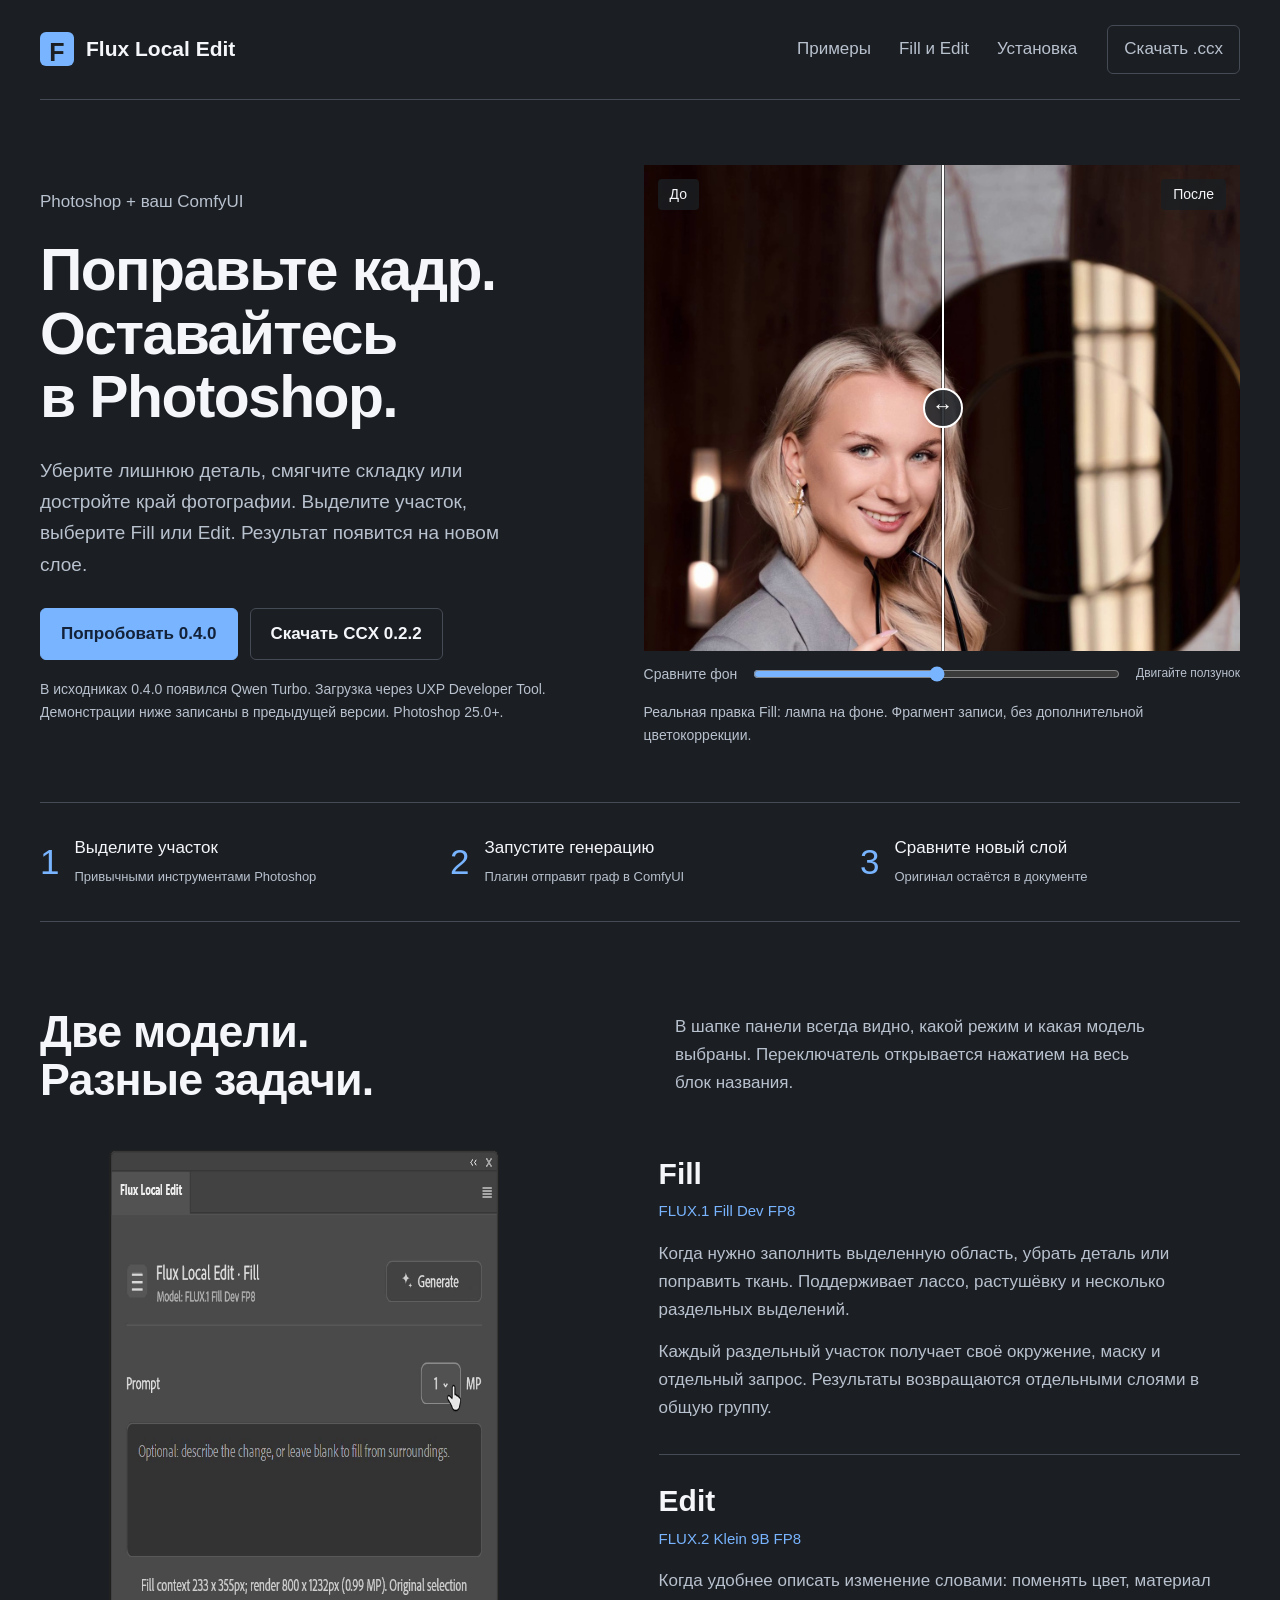
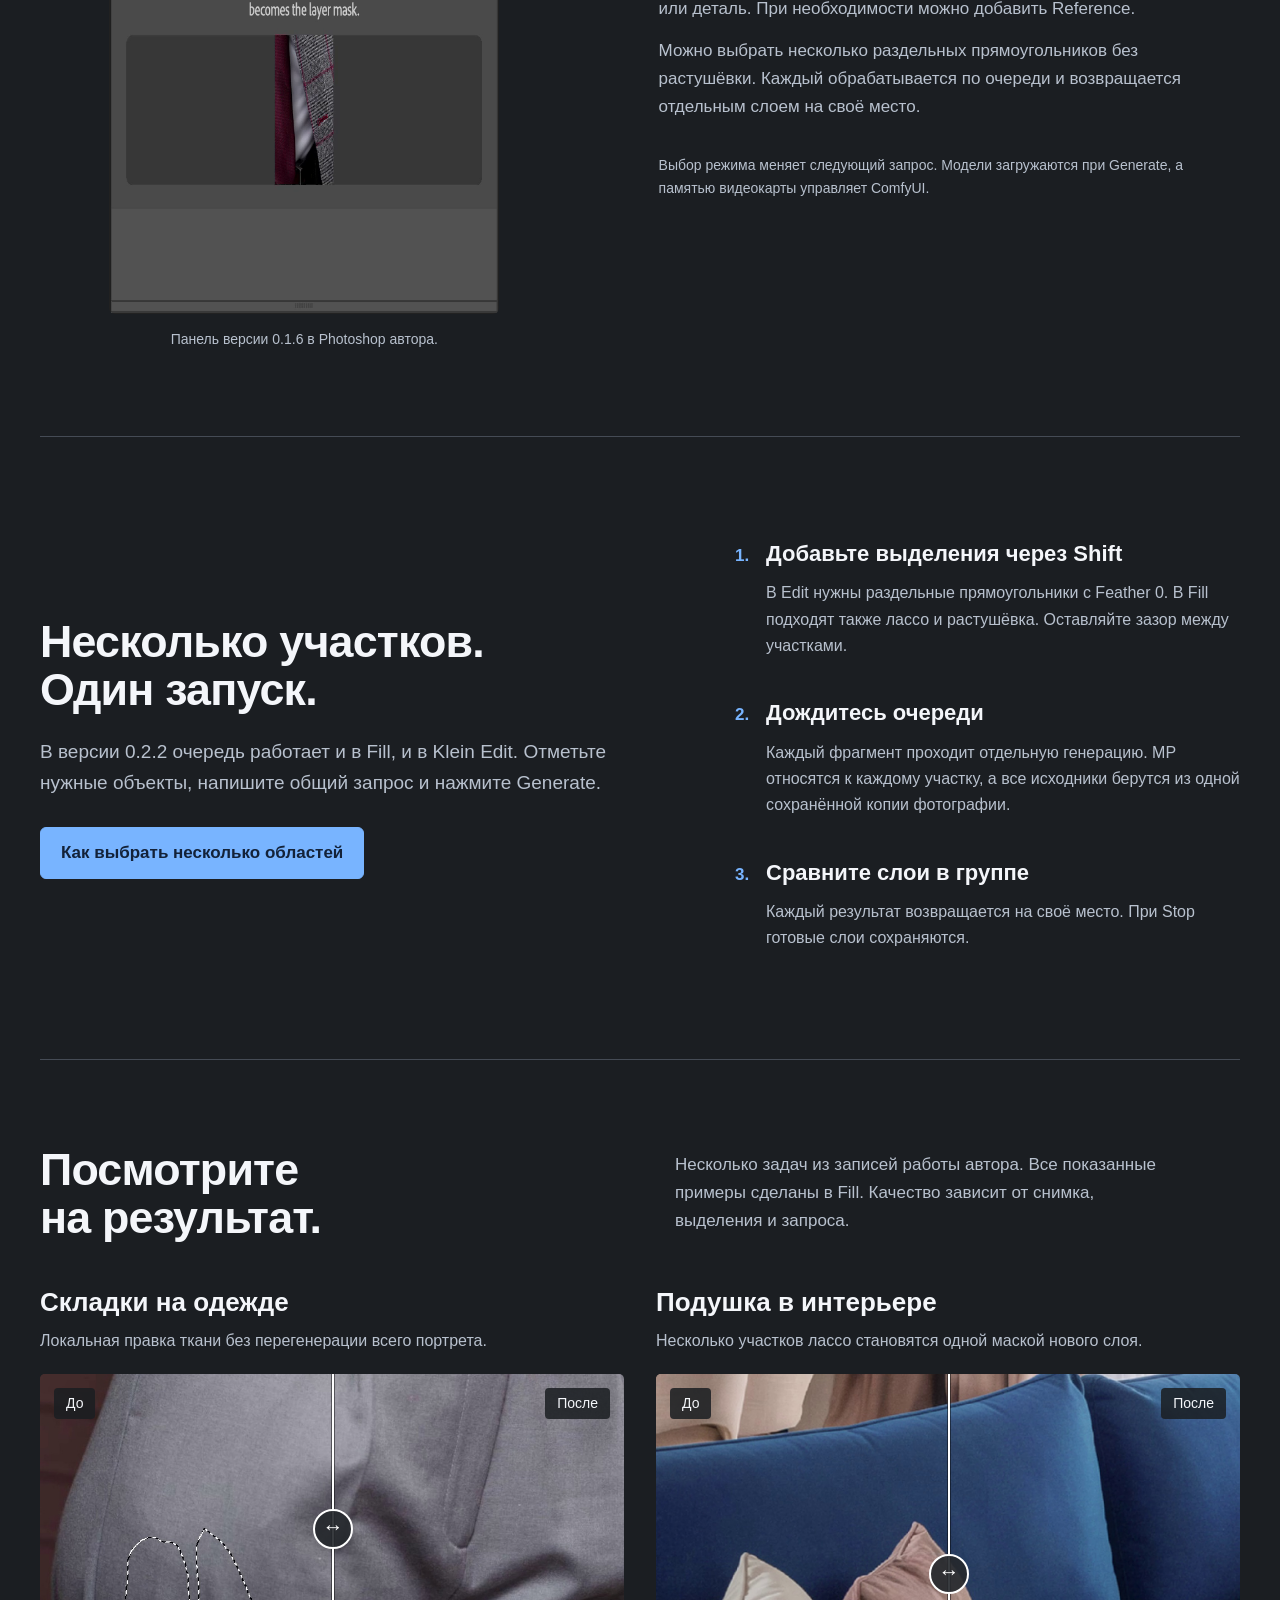
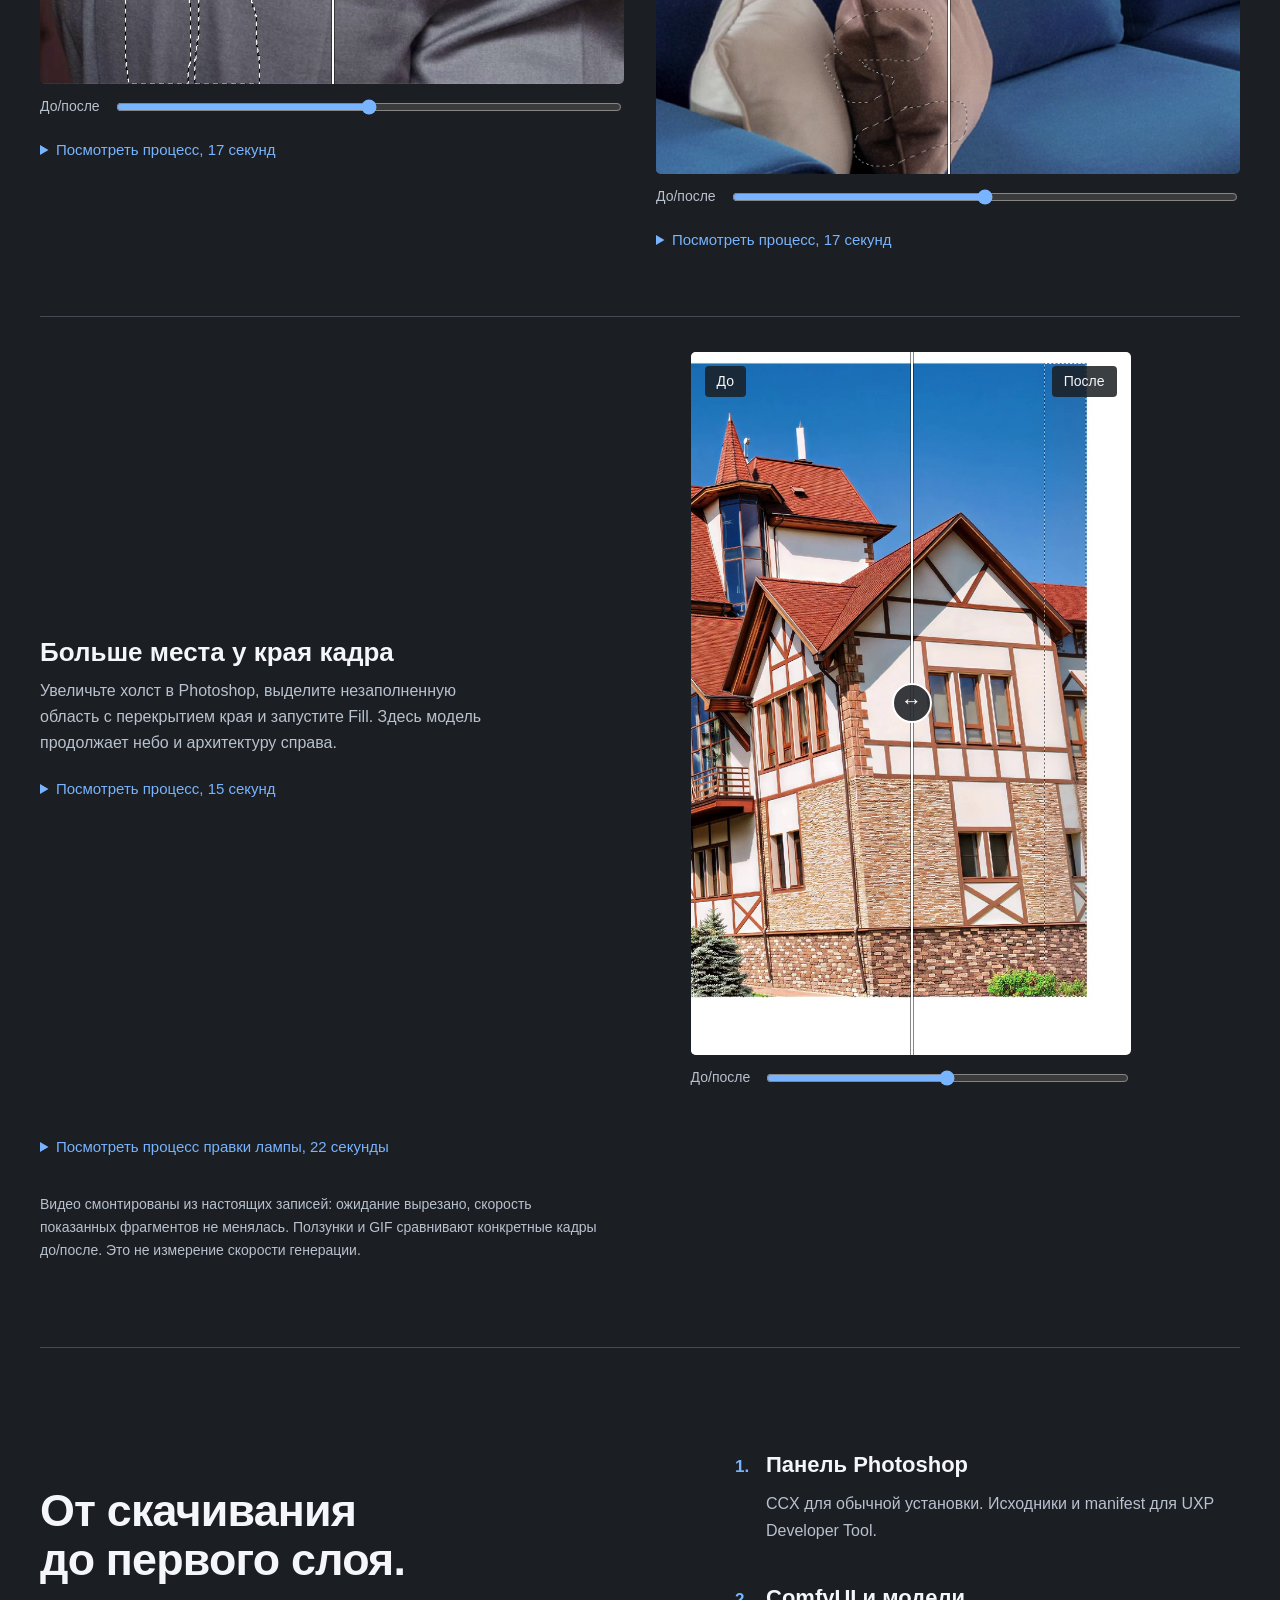
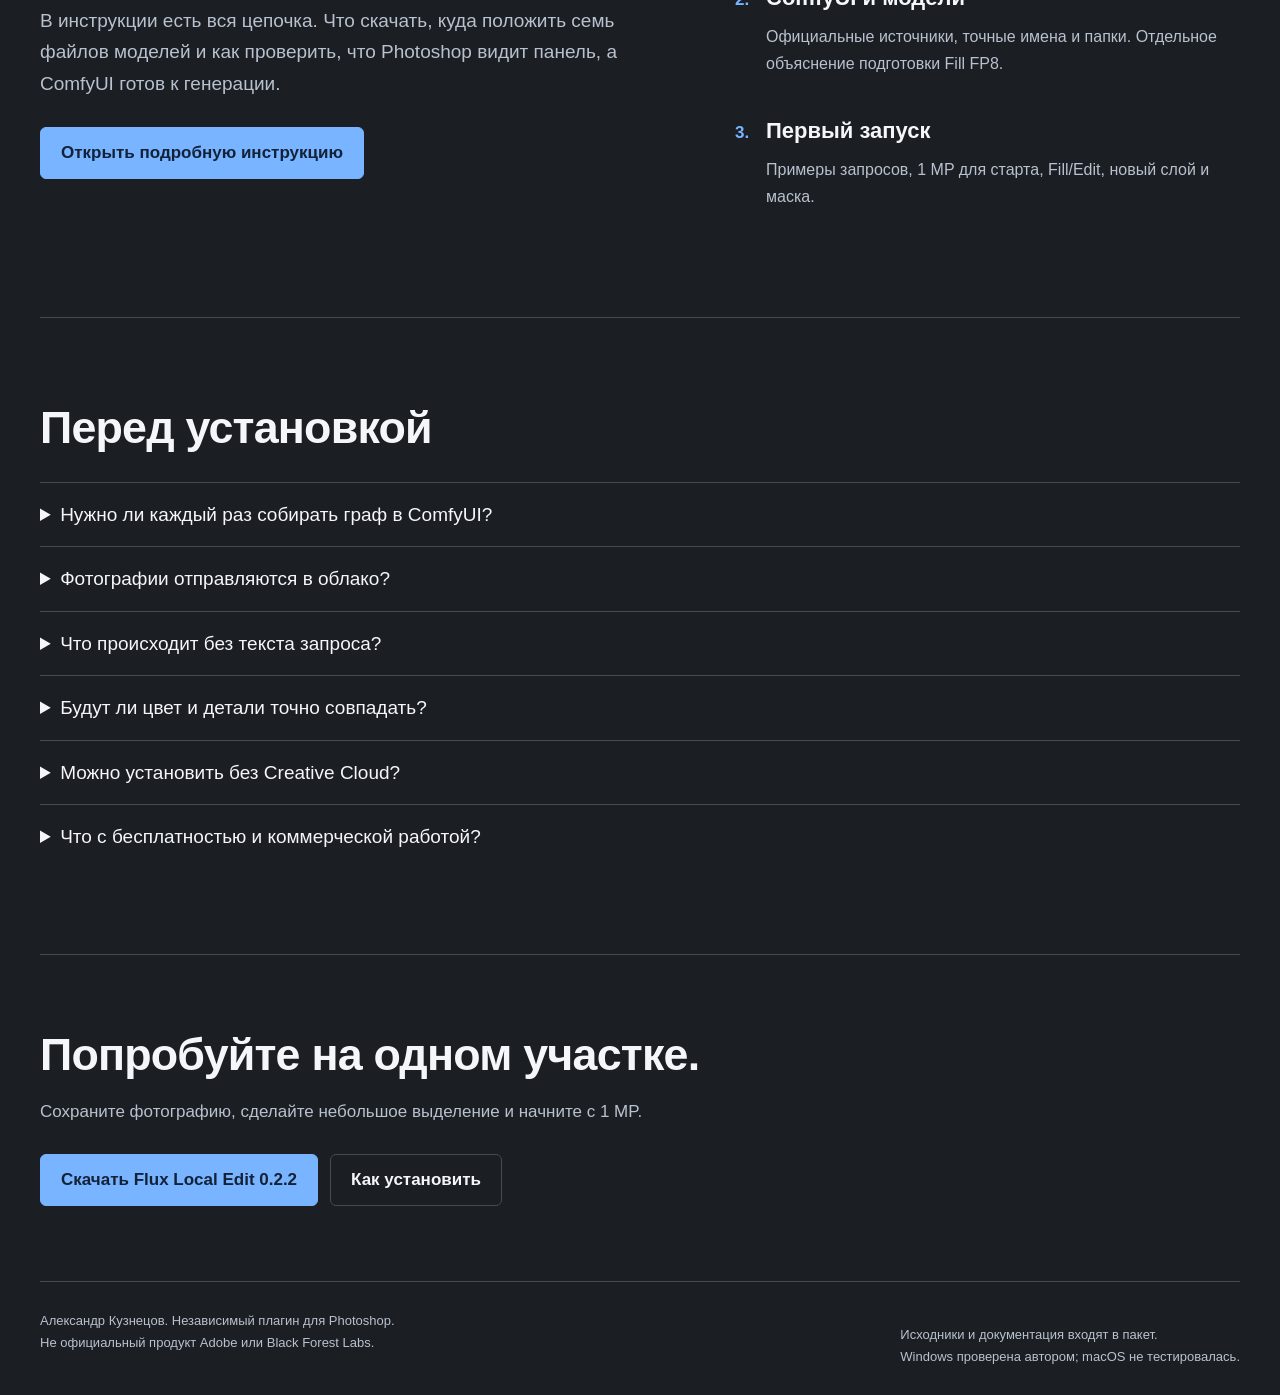
==== commit e56a356a: "Publish Local Edit 0.4.0 source with Qwen and updated Fill" ====
--- a/docs/index.html
+++ b/docs/index.html
@@ -25,8 +25,8 @@
         <p class="product-line">Photoshop + ваш ComfyUI</p>
         <h1>Поправьте кадр.<br>Оставайтесь<br>в Photoshop.</h1>
         <p class="lead">Уберите лишнюю деталь, смягчите складку или достройте край фотографии. Выделите участок, выберите Fill или Edit. Результат появится на новом слое.</p>
-        <div class="cta-row"><a class="button primary" href="../ccx/com.local.photoshop.flux-local-edit_PS.ccx" download>Скачать плагин</a><a class="button" href="installation.html">Установить с нуля</a></div>
-        <p class="requirements">Версия 0.2.2. Photoshop 25.0+.<br>Локальная генерация, без ключа платного API.</p>
+        <div class="cta-row"><a class="button primary" href="https://github.com/kuznetsovphotographer-prog/Flux-Local-Edit/blob/main/docs/INSTALLATION_0.4.0_RU.md">Попробовать 0.4.0</a><a class="button" href="../ccx/com.local.photoshop.flux-local-edit_PS.ccx" download>Скачать CCX 0.2.2</a></div>
+        <p class="requirements">В исходниках 0.4.0 появился Qwen Turbo. Загрузка через UXP Developer Tool.<br>Демонстрации ниже записаны в предыдущей версии. Photoshop 25.0+.</p>
       </div>
       <figure class="hero-demo">
         <div class="comparison" data-comparison style="--position:50%">
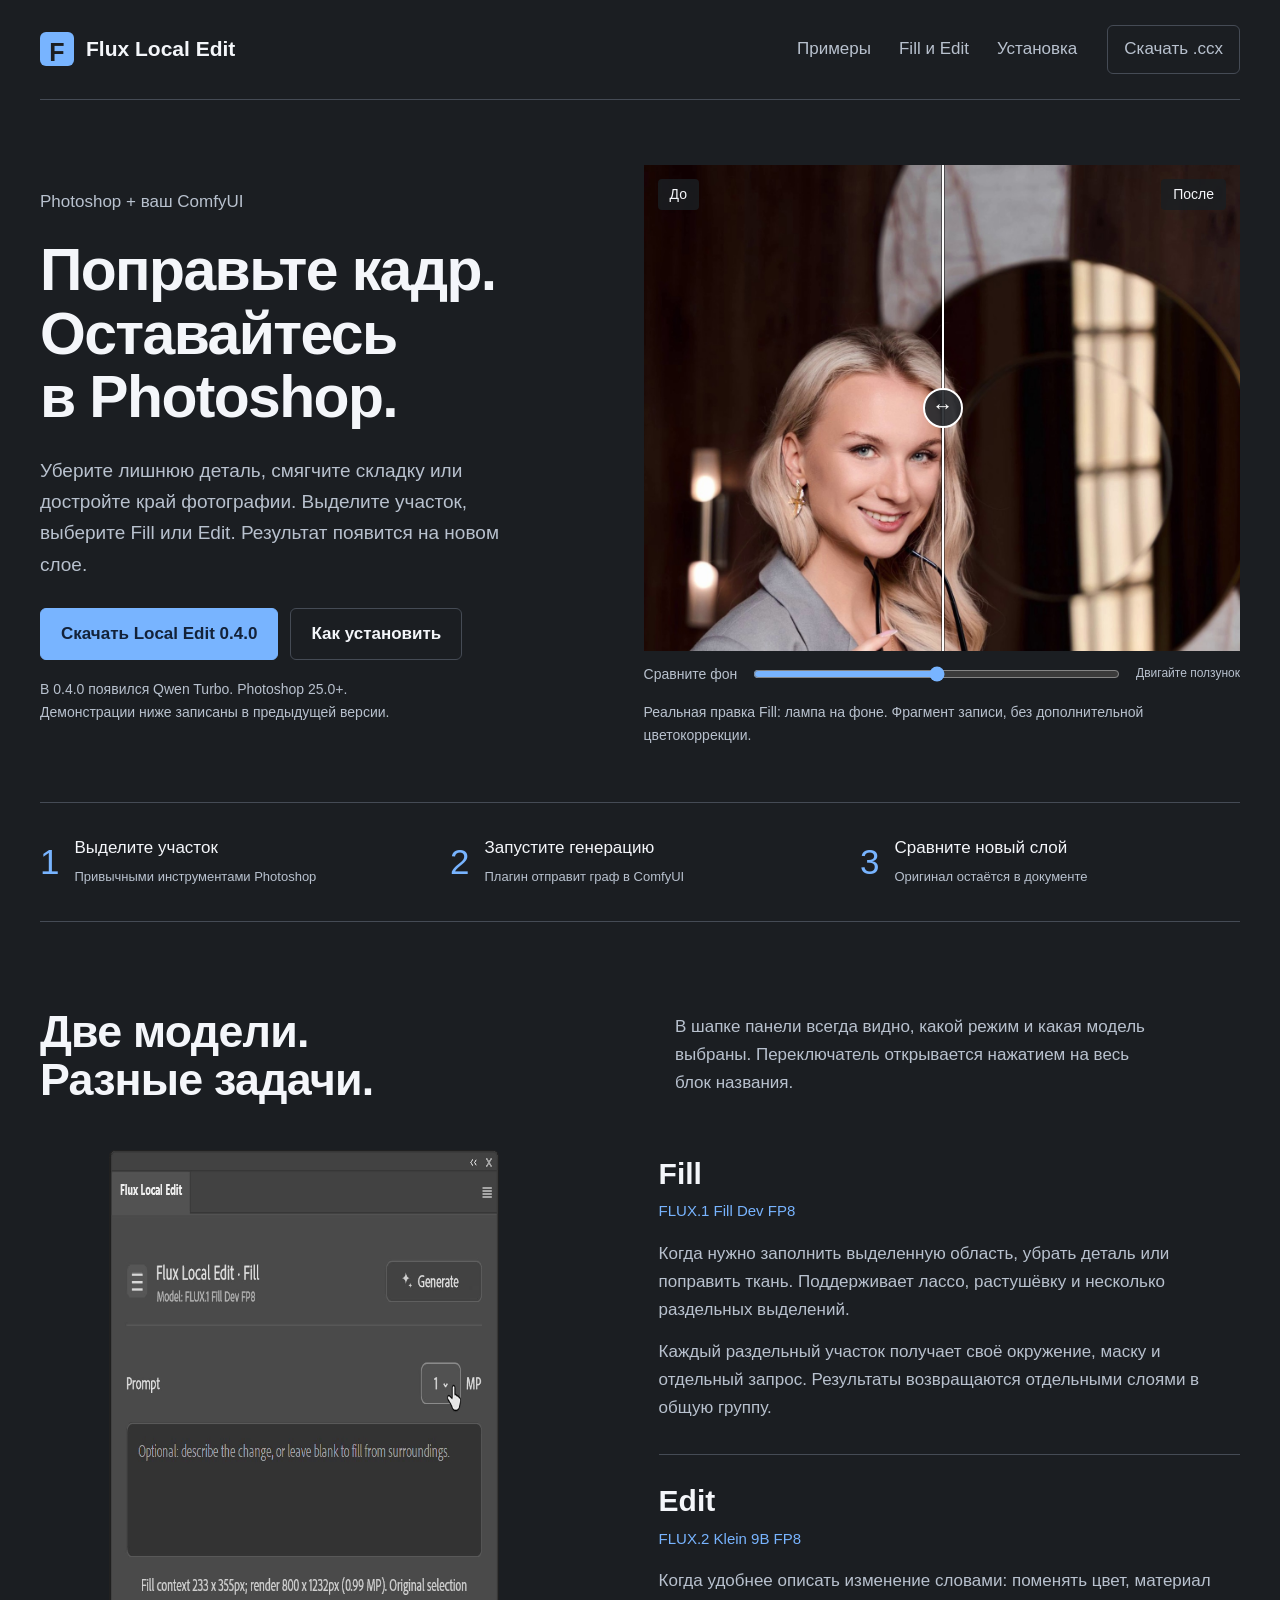
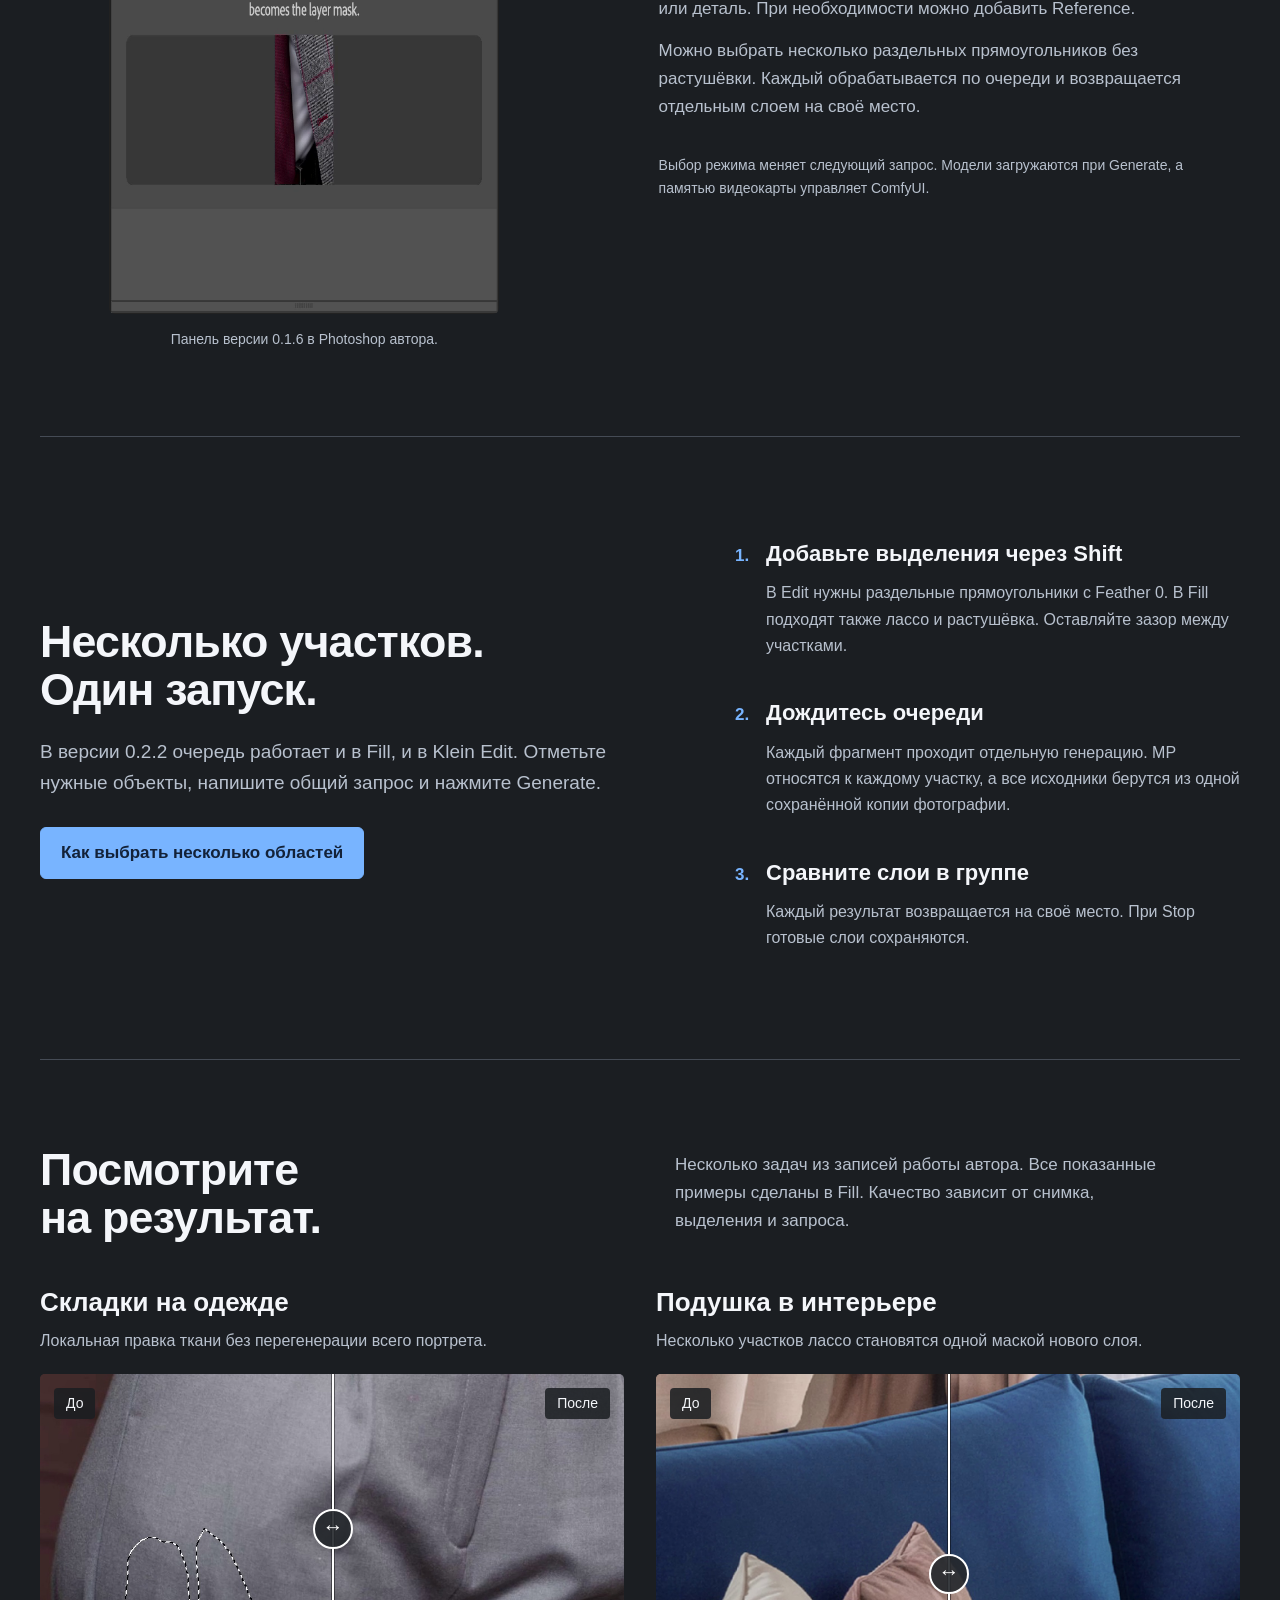
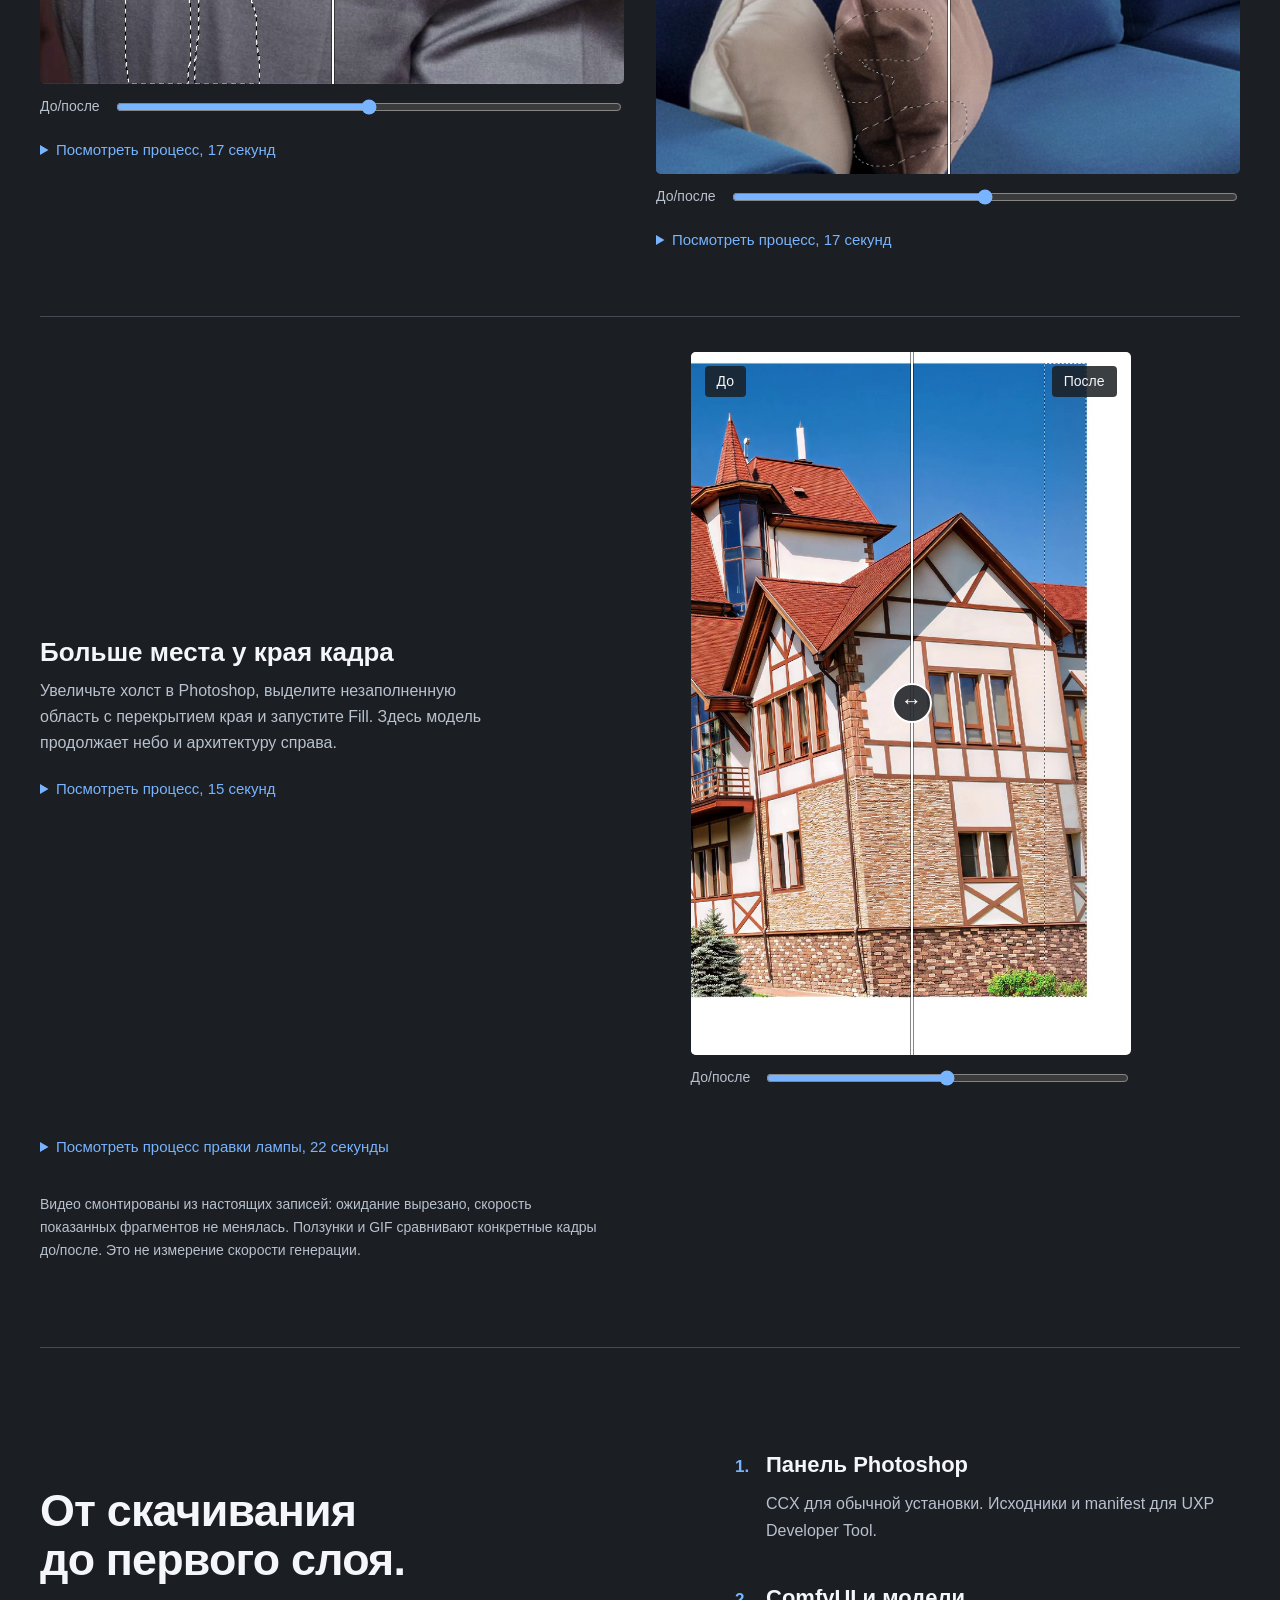
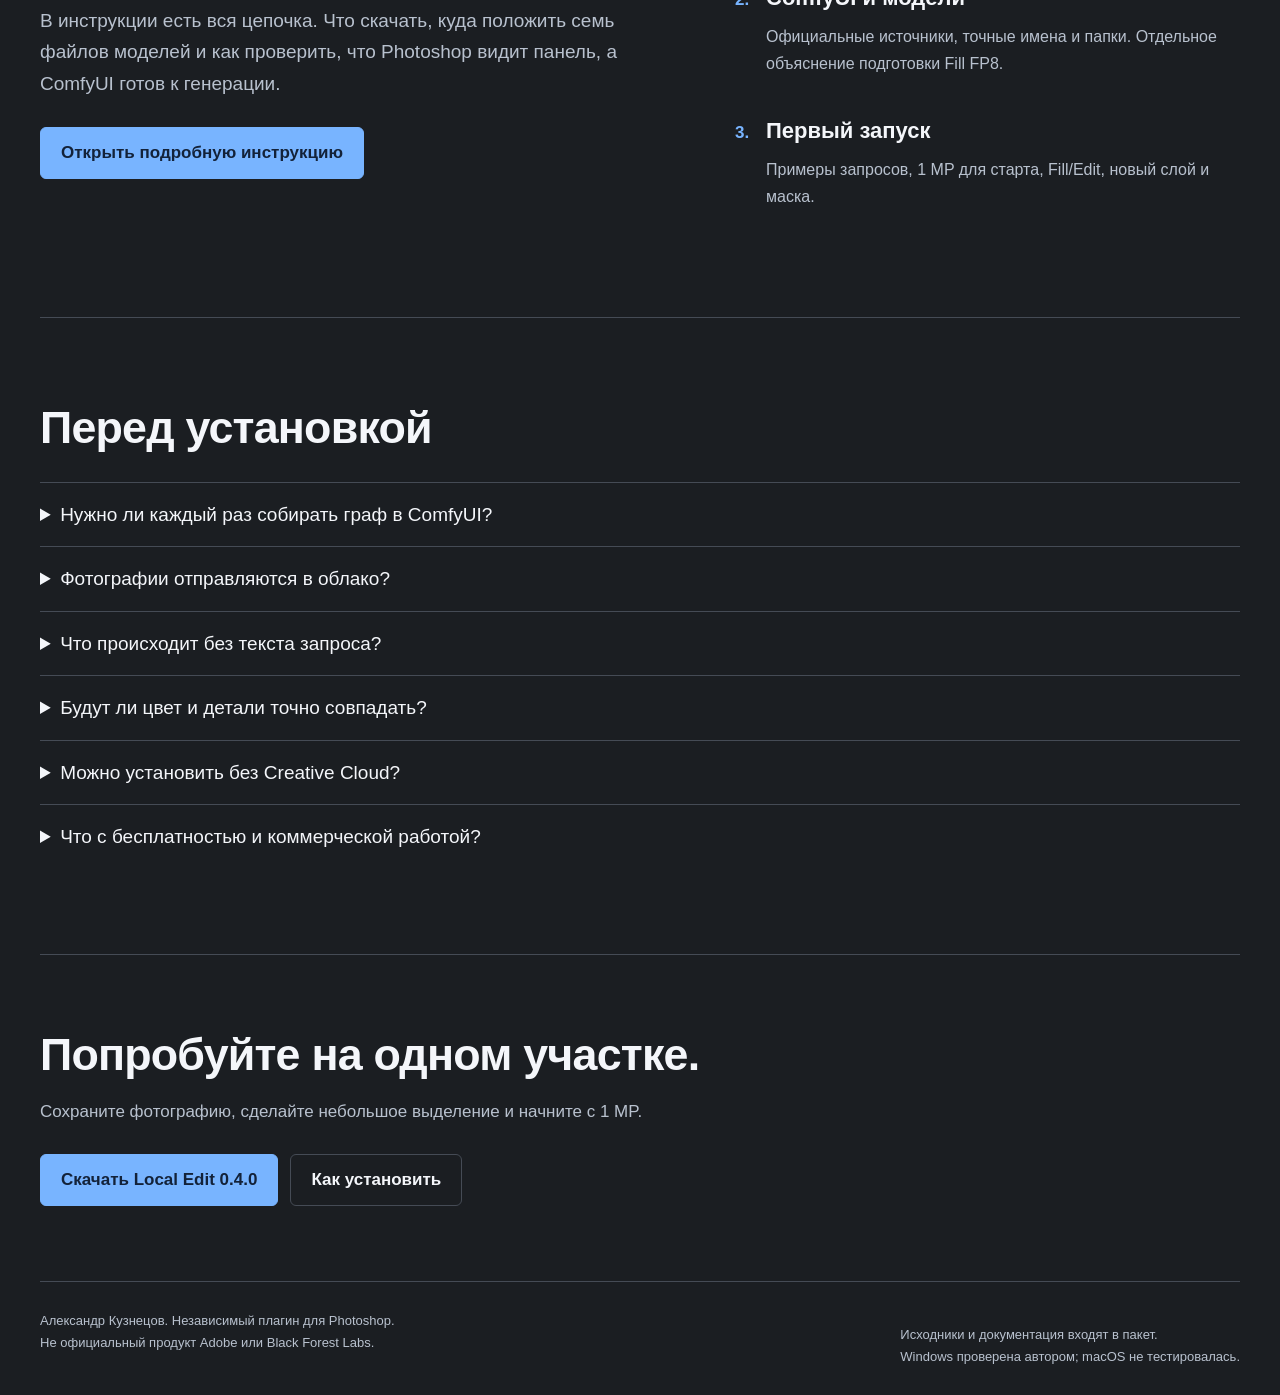
==== commit a8ab9da7: "Release Local Edit 0.4.0 CCX and Windows installers" ====
--- a/docs/index.html
+++ b/docs/index.html
@@ -25,8 +25,8 @@
         <p class="product-line">Photoshop + ваш ComfyUI</p>
         <h1>Поправьте кадр.<br>Оставайтесь<br>в Photoshop.</h1>
         <p class="lead">Уберите лишнюю деталь, смягчите складку или достройте край фотографии. Выделите участок, выберите Fill или Edit. Результат появится на новом слое.</p>
-        <div class="cta-row"><a class="button primary" href="https://github.com/kuznetsovphotographer-prog/Flux-Local-Edit/blob/main/docs/INSTALLATION_0.4.0_RU.md">Попробовать 0.4.0</a><a class="button" href="../ccx/com.local.photoshop.flux-local-edit_PS.ccx" download>Скачать CCX 0.2.2</a></div>
-        <p class="requirements">В исходниках 0.4.0 появился Qwen Turbo. Загрузка через UXP Developer Tool.<br>Демонстрации ниже записаны в предыдущей версии. Photoshop 25.0+.</p>
+        <div class="cta-row"><a class="button primary" href="https://github.com/kuznetsovphotographer-prog/Flux-Local-Edit/releases/tag/v0.4.0">Скачать Local Edit 0.4.0</a><a class="button" href="https://github.com/kuznetsovphotographer-prog/Flux-Local-Edit/blob/main/docs/INSTALLATION_0.4.0_RU.md">Как установить</a></div>
+        <p class="requirements">В 0.4.0 появился Qwen Turbo. Photoshop 25.0+.<br>Демонстрации ниже записаны в предыдущей версии.</p>
       </div>
       <figure class="hero-demo">
         <div class="comparison" data-comparison style="--position:50%">
@@ -81,7 +81,7 @@
       <details><summary>Можно установить без Creative Cloud?</summary><p>У автора панель нативно установлена в конкретный portable Photoshop 27.8. Для его лаунчера есть <a href="portable.html">отдельная инструкция</a>. Для других сборок этот способ не гарантируется. UXP Developer Tool можно использовать, если он уже доступен.</p></details>
       <details><summary>Что с бесплатностью и коммерческой работой?</summary><p>Панель доступна для скачивания и не требует платного API. Лицензии Photoshop и моделей действуют отдельно. У Fill Dev и Klein 9B есть ограничения использования весов; условия результатов описаны отдельно. Проверьте <a href="https://huggingface.co/black-forest-labs/FLUX.1-Fill-dev/blob/main/LICENSE.md">Fill</a>, <a href="https://huggingface.co/black-forest-labs/FLUX.2-klein-9b-fp8/blob/main/LICENSE.md">Klein 9B</a> и <a href="https://bfl.ai/licensing">BFL Licensing</a> перед коммерческим применением.</p></details>
     </section>
-    <section class="closing wrap"><h2>Попробуйте на одном участке.</h2><p>Сохраните фотографию, сделайте небольшое выделение и начните с 1 MP.</p><div class="cta-row"><a class="button primary" href="../ccx/com.local.photoshop.flux-local-edit_PS.ccx" download>Скачать Flux Local Edit 0.2.2</a><a class="button" href="installation.html">Как установить</a></div></section>
+    <section class="closing wrap"><h2>Попробуйте на одном участке.</h2><p>Сохраните фотографию, сделайте небольшое выделение и начните с 1 MP.</p><div class="cta-row"><a class="button primary" href="https://github.com/kuznetsovphotographer-prog/Flux-Local-Edit/releases/tag/v0.4.0">Скачать Local Edit 0.4.0</a><a class="button" href="https://github.com/kuznetsovphotographer-prog/Flux-Local-Edit/blob/main/docs/INSTALLATION_0.4.0_RU.md">Как установить</a></div></section>
   </main>
   <footer class="wrap"><p>Александр Кузнецов. Независимый плагин для Photoshop.<br>Не официальный продукт Adobe или Black Forest Labs.</p><p>Исходники и документация входят в пакет.<br>Windows проверена автором; macOS не тестировалась.</p></footer>
 </body>
